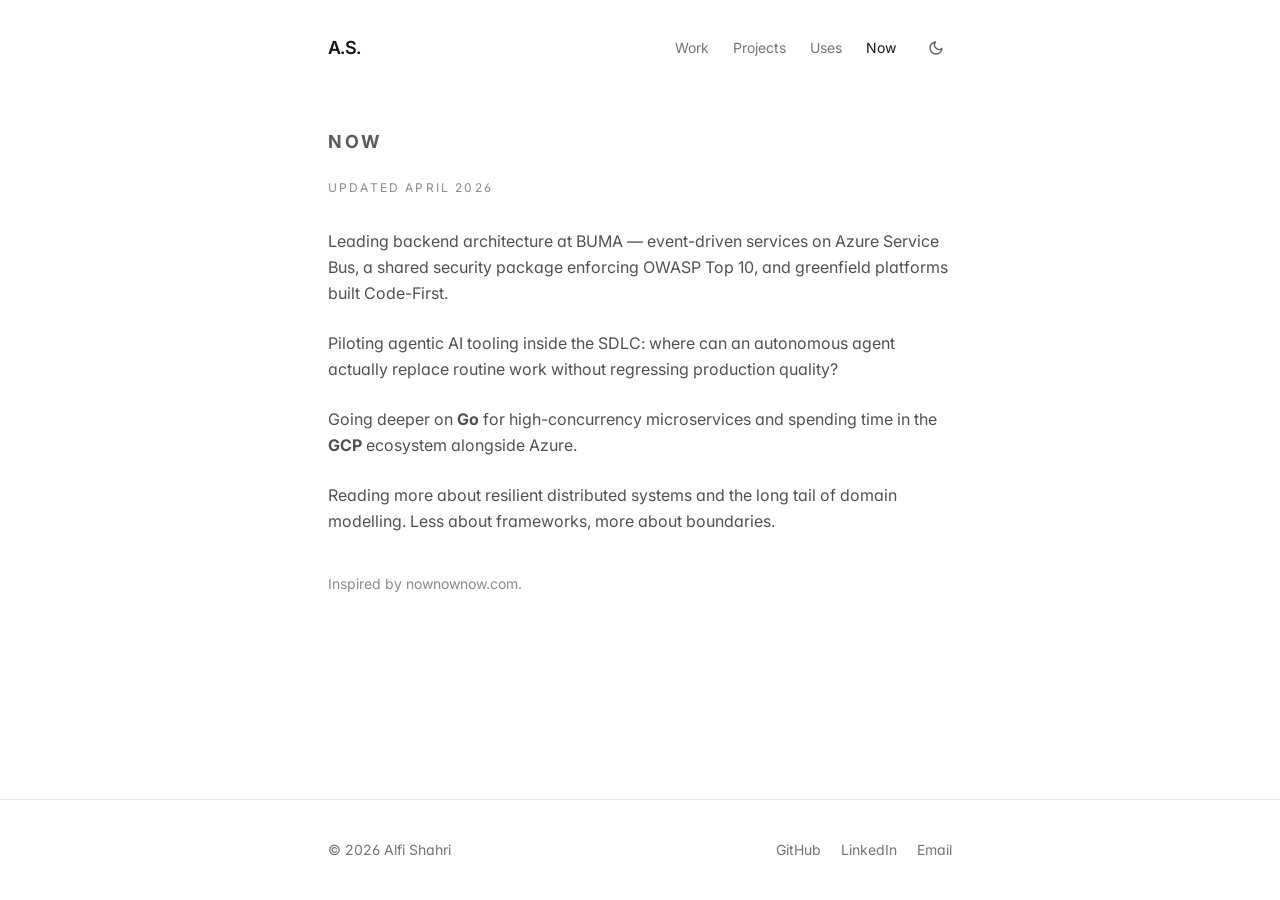
==== now/index.html @ 2ccdc154 "deploy: a5610534f1e2a6eec9326a48a5c13c63e7a4763c alshadev/private-profile@a5610534f1e2a6eec9326a48a5" ====
<!DOCTYPE html><html lang="en" class="scroll-smooth"> <head><meta charset="UTF-8"><meta name="viewport" content="width=device-width, initial-scale=1"><meta name="description" content="What I'm currently focused on."><meta name="generator" content="Astro v6.1.6"><title>Now — Alfi Shahri</title><link rel="icon" href="/favicon.svg" type="image/svg+xml"><link rel="preconnect" href="https://fonts.googleapis.com"><link rel="preconnect" href="https://fonts.gstatic.com" crossorigin><link href="https://fonts.googleapis.com/css2?family=Inter:wght@400;500;600;700&display=swap" rel="stylesheet"><script>
      (() => {
        const stored = localStorage.getItem('theme');
        const prefersDark = window.matchMedia('(prefers-color-scheme: dark)').matches;
        const theme = stored ?? (prefersDark ? 'dark' : 'light');
        document.documentElement.classList.toggle('dark', theme === 'dark');
      })();
    </script><link rel="stylesheet" href="/_astro/Section.sy3hGgss.css"></head> <body class="min-h-screen flex flex-col"> <header class="w-full"> <div class="max-w-readable mx-auto px-6 py-8 flex items-center justify-between"> <a href="/" class="font-semibold tracking-tightest text-lg no-underline">A.S.</a> <nav class="flex items-center gap-6 text-sm"> <a href="/work" class="no-underline text-ink/60 dark:text-paper/60 hover:text-ink dark:hover:text-paper"> Work </a><a href="/projects" class="no-underline text-ink/60 dark:text-paper/60 hover:text-ink dark:hover:text-paper"> Projects </a><a href="/uses" class="no-underline text-ink/60 dark:text-paper/60 hover:text-ink dark:hover:text-paper"> Uses </a><a href="/now" class="no-underline text-ink dark:text-paper"> Now </a> <button id="theme-toggle" type="button" aria-label="Toggle color theme" class="inline-flex items-center justify-center w-8 h-8 rounded-full text-ink/70 dark:text-paper/70 hover:text-ink dark:hover:text-paper transition-colors"> <svg class="block dark:hidden" xmlns="http://www.w3.org/2000/svg" width="16" height="16" viewBox="0 0 24 24" fill="none" stroke="currentColor" stroke-width="2" stroke-linecap="round" stroke-linejoin="round"><path d="M21 12.79A9 9 0 1 1 11.21 3 7 7 0 0 0 21 12.79Z"></path></svg> <svg class="hidden dark:block" xmlns="http://www.w3.org/2000/svg" width="16" height="16" viewBox="0 0 24 24" fill="none" stroke="currentColor" stroke-width="2" stroke-linecap="round" stroke-linejoin="round"><circle cx="12" cy="12" r="4"></circle><path d="M12 2v2M12 20v2M4.93 4.93l1.41 1.41M17.66 17.66l1.41 1.41M2 12h2M20 12h2M4.93 19.07l1.41-1.41M17.66 6.34l1.41-1.41"></path></svg> </button> <script>
  (() => {
    const btn = document.getElementById('theme-toggle');
    if (!btn) return;
    btn.addEventListener('click', () => {
      const isDark = document.documentElement.classList.toggle('dark');
      localStorage.setItem('theme', isDark ? 'dark' : 'light');
    });
  })();
</script> </nav> </div> </header> <main class="flex-1">  <section class="max-w-readable mx-auto px-6 py-8 "> <div class="flex items-center justify-between mb-6"> <h2 class="text-lg font-bold uppercase tracking-[0.15em] text-ink/70 dark:text-paper/70"> Now </h2>  </div>  <p class="text-xs uppercase tracking-[0.18em] text-ink/50 dark:text-paper/50 mb-8">Updated April 2026</p> <div class="space-y-6 text-ink/75 dark:text-paper/75 leading-relaxed"> <p>
Leading backend architecture at BUMA — event-driven services on Azure Service Bus, a shared security package enforcing OWASP Top 10, and greenfield platforms built Code-First.
</p> <p>
Piloting agentic AI tooling inside the SDLC: where can an autonomous agent actually replace routine work without regressing production quality?
</p> <p>
Going deeper on <strong>Go</strong> for high-concurrency microservices and spending time in the <strong>GCP</strong> ecosystem alongside Azure.
</p> <p>
Reading more about resilient distributed systems and the long tail of domain modelling. Less about frameworks, more about boundaries.
</p> </div> <p class="mt-10 text-sm text-ink/50 dark:text-paper/50">
Inspired by <a href="https://nownownow.com/about" target="_blank" rel="noopener">nownownow.com</a>.
</p>  </section>  </main> <footer class="w-full border-t border-ink/10 dark:border-paper/10 mt-24"> <div class="max-w-readable mx-auto px-6 py-10 flex flex-col sm:flex-row items-start sm:items-center justify-between gap-4 text-sm text-ink/60 dark:text-paper/60"> <p>© 2026 Alfi Shahri</p> <div class="flex items-center gap-5"> <a href="https://github.com/alshadev" target="_blank" rel="noopener" class="no-underline hover:text-ink dark:hover:text-paper">GitHub</a> <a href="https://linkedin.com/in/alfishahri" target="_blank" rel="noopener" class="no-underline hover:text-ink dark:hover:text-paper">LinkedIn</a> <a href="mailto:alfishahri.dev@gmail.com" class="no-underline hover:text-ink dark:hover:text-paper">Email</a> </div> </div> </footer> </body></html>
---- _astro/Section.sy3hGgss.css ----
@layer properties{@supports (((-webkit-hyphens:none)) and (not (margin-trim:inline))) or ((-moz-orient:inline) and (not (color:rgb(from red r g b)))){*,:before,:after,::backdrop{--tw-space-y-reverse:0;--tw-divide-y-reverse:0;--tw-border-style:solid;--tw-leading:initial;--tw-font-weight:initial;--tw-tracking:initial;--tw-ordinal:initial;--tw-slashed-zero:initial;--tw-numeric-figure:initial;--tw-numeric-spacing:initial;--tw-numeric-fraction:initial}}}@layer theme{:root,:host{--font-sans:Inter, ui-sans-serif, system-ui, -apple-system, Segoe UI, Roboto, sans-serif;--font-mono:ui-monospace, SFMono-Regular, Menlo, Monaco, Consolas, "Liberation Mono", "Courier New", monospace;--spacing:.25rem;--text-xs:.75rem;--text-xs--line-height:calc(1 / .75);--text-sm:.875rem;--text-sm--line-height:calc(1.25 / .875);--text-base:1rem;--text-base--line-height: 1.5 ;--text-lg:1.125rem;--text-lg--line-height:calc(1.75 / 1.125);--text-xl:1.25rem;--text-xl--line-height:calc(1.75 / 1.25);--text-3xl:1.875rem;--text-3xl--line-height: 1.2 ;--font-weight-semibold:600;--font-weight-bold:700;--tracking-wider:.05em;--leading-tight:1.25;--leading-relaxed:1.625;--radius-sm:.25rem;--radius-xl:.75rem;--default-transition-duration:.15s;--default-transition-timing-function:cubic-bezier(.4, 0, .2, 1);--default-font-family:var(--font-sans);--default-mono-font-family:var(--font-mono);--font-display:Inter, ui-sans-serif, system-ui, sans-serif;--color-ink:#171717;--color-paper:#fff;--max-width-readable:42rem;--tracking-tightest:-.04em}}@layer base{*,:after,:before,::backdrop{box-sizing:border-box;border:0 solid;margin:0;padding:0}::file-selector-button{box-sizing:border-box;border:0 solid;margin:0;padding:0}html,:host{-webkit-text-size-adjust:100%;tab-size:4;line-height:1.5;font-family:var(--default-font-family,ui-sans-serif, system-ui, sans-serif, "Apple Color Emoji", "Segoe UI Emoji", "Segoe UI Symbol", "Noto Color Emoji");font-feature-settings:var(--default-font-feature-settings,normal);font-variation-settings:var(--default-font-variation-settings,normal);-webkit-tap-highlight-color:transparent}hr{height:0;color:inherit;border-top-width:1px}abbr:where([title]){-webkit-text-decoration:underline dotted;text-decoration:underline dotted}h1,h2,h3,h4,h5,h6{font-size:inherit;font-weight:inherit}a{color:inherit;-webkit-text-decoration:inherit;text-decoration:inherit}b,strong{font-weight:bolder}code,kbd,samp,pre{font-family:var(--default-mono-font-family,ui-monospace, SFMono-Regular, Menlo, Monaco, Consolas, "Liberation Mono", "Courier New", monospace);font-feature-settings:var(--default-mono-font-feature-settings,normal);font-variation-settings:var(--default-mono-font-variation-settings,normal);font-size:1em}small{font-size:80%}sub,sup{vertical-align:baseline;font-size:75%;line-height:0;position:relative}sub{bottom:-.25em}sup{top:-.5em}table{text-indent:0;border-color:inherit;border-collapse:collapse}:-moz-focusring{outline:auto}progress{vertical-align:baseline}summary{display:list-item}ol,ul,menu{list-style:none}img,svg,video,canvas,audio,iframe,embed,object{vertical-align:middle;display:block}img,video{max-width:100%;height:auto}button,input,select,optgroup,textarea{font:inherit;font-feature-settings:inherit;font-variation-settings:inherit;letter-spacing:inherit;color:inherit;opacity:1;background-color:#0000;border-radius:0}::file-selector-button{font:inherit;font-feature-settings:inherit;font-variation-settings:inherit;letter-spacing:inherit;color:inherit;opacity:1;background-color:#0000;border-radius:0}:where(select:is([multiple],[size])) optgroup{font-weight:bolder}:where(select:is([multiple],[size])) optgroup option{padding-inline-start:20px}::file-selector-button{margin-inline-end:4px}::placeholder{opacity:1}@supports (not ((-webkit-appearance:-apple-pay-button))) or (contain-intrinsic-size:1px){::placeholder{color:currentColor}@supports (color:color-mix(in lab,red,red)){::placeholder{color:color-mix(in oklab,currentcolor 50%,transparent)}}}textarea{resize:vertical}::-webkit-search-decoration{-webkit-appearance:none}::-webkit-date-and-time-value{min-height:1lh;text-align:inherit}::-webkit-datetime-edit{display:inline-flex}::-webkit-datetime-edit-fields-wrapper{padding:0}::-webkit-datetime-edit{padding-block:0}::-webkit-datetime-edit-year-field{padding-block:0}::-webkit-datetime-edit-month-field{padding-block:0}::-webkit-datetime-edit-day-field{padding-block:0}::-webkit-datetime-edit-hour-field{padding-block:0}::-webkit-datetime-edit-minute-field{padding-block:0}::-webkit-datetime-edit-second-field{padding-block:0}::-webkit-datetime-edit-millisecond-field{padding-block:0}::-webkit-datetime-edit-meridiem-field{padding-block:0}::-webkit-calendar-picker-indicator{line-height:1}:-moz-ui-invalid{box-shadow:none}button,input:where([type=button],[type=reset],[type=submit]){appearance:button}::file-selector-button{appearance:button}::-webkit-inner-spin-button{height:auto}::-webkit-outer-spin-button{height:auto}[hidden]:where(:not([hidden=until-found])){display:none!important}}@layer components;@layer utilities{.static{position:static}.start{inset-inline-start:var(--spacing)}.mx-auto{margin-inline:auto}.mt-2{margin-top:calc(var(--spacing) * 2)}.mt-6{margin-top:calc(var(--spacing) * 6)}.mt-8{margin-top:calc(var(--spacing) * 8)}.mt-10{margin-top:calc(var(--spacing) * 10)}.mt-24{margin-top:calc(var(--spacing) * 24)}.mb-1{margin-bottom:calc(var(--spacing) * 1)}.mb-2{margin-bottom:calc(var(--spacing) * 2)}.mb-3{margin-bottom:calc(var(--spacing) * 3)}.mb-4{margin-bottom:calc(var(--spacing) * 4)}.mb-5{margin-bottom:calc(var(--spacing) * 5)}.mb-6{margin-bottom:calc(var(--spacing) * 6)}.mb-8{margin-bottom:calc(var(--spacing) * 8)}.mb-10{margin-bottom:calc(var(--spacing) * 10)}.mb-12{margin-bottom:calc(var(--spacing) * 12)}.block{display:block}.flex{display:flex}.grid{display:grid}.hidden{display:none}.inline-flex{display:inline-flex}.size-4{width:calc(var(--spacing) * 4);height:calc(var(--spacing) * 4)}.h-8{height:calc(var(--spacing) * 8)}.min-h-screen{min-height:100vh}.w-8{width:calc(var(--spacing) * 8)}.w-full{width:100%}.max-w-readable{max-width:var(--max-width-readable)}.flex-1{flex:1}.list-disc{list-style-type:disc}.grid-cols-1{grid-template-columns:repeat(1,minmax(0,1fr))}.grid-cols-3{grid-template-columns:repeat(3,minmax(0,1fr))}.flex-col{flex-direction:column}.flex-wrap{flex-wrap:wrap}.items-center{align-items:center}.items-start{align-items:flex-start}.justify-between{justify-content:space-between}.justify-center{justify-content:center}.gap-0\.5{gap:calc(var(--spacing) * .5)}.gap-1{gap:calc(var(--spacing) * 1)}.gap-1\.5{gap:calc(var(--spacing) * 1.5)}.gap-2{gap:calc(var(--spacing) * 2)}.gap-4{gap:calc(var(--spacing) * 4)}.gap-5{gap:calc(var(--spacing) * 5)}.gap-6{gap:calc(var(--spacing) * 6)}.gap-10{gap:calc(var(--spacing) * 10)}:where(.space-y-1\.5>:not(:last-child)){--tw-space-y-reverse:0;margin-block-start:calc(calc(var(--spacing) * 1.5) * var(--tw-space-y-reverse));margin-block-end:calc(calc(var(--spacing) * 1.5) * calc(1 - var(--tw-space-y-reverse)))}:where(.space-y-6>:not(:last-child)){--tw-space-y-reverse:0;margin-block-start:calc(calc(var(--spacing) * 6) * var(--tw-space-y-reverse));margin-block-end:calc(calc(var(--spacing) * 6) * calc(1 - var(--tw-space-y-reverse)))}:where(.space-y-8>:not(:last-child)){--tw-space-y-reverse:0;margin-block-start:calc(calc(var(--spacing) * 8) * var(--tw-space-y-reverse));margin-block-end:calc(calc(var(--spacing) * 8) * calc(1 - var(--tw-space-y-reverse)))}:where(.space-y-10>:not(:last-child)){--tw-space-y-reverse:0;margin-block-start:calc(calc(var(--spacing) * 10) * var(--tw-space-y-reverse));margin-block-end:calc(calc(var(--spacing) * 10) * calc(1 - var(--tw-space-y-reverse)))}:where(.space-y-14>:not(:last-child)){--tw-space-y-reverse:0;margin-block-start:calc(calc(var(--spacing) * 14) * var(--tw-space-y-reverse));margin-block-end:calc(calc(var(--spacing) * 14) * calc(1 - var(--tw-space-y-reverse)))}:where(.space-y-16>:not(:last-child)){--tw-space-y-reverse:0;margin-block-start:calc(calc(var(--spacing) * 16) * var(--tw-space-y-reverse));margin-block-end:calc(calc(var(--spacing) * 16) * calc(1 - var(--tw-space-y-reverse)))}:where(.divide-y>:not(:last-child)){--tw-divide-y-reverse:0;border-bottom-style:var(--tw-border-style);border-top-style:var(--tw-border-style);border-top-width:calc(1px * var(--tw-divide-y-reverse));border-bottom-width:calc(1px * calc(1 - var(--tw-divide-y-reverse)))}:where(.divide-ink\/10>:not(:last-child)){border-color:#1717171a}@supports (color:color-mix(in lab,red,red)){:where(.divide-ink\/10>:not(:last-child)){border-color:color-mix(in oklab,var(--color-ink) 10%,transparent)}}:where(.divide-ink\/\[0\.06\]>:not(:last-child)){border-color:#1717170f}@supports (color:color-mix(in lab,red,red)){:where(.divide-ink\/\[0\.06\]>:not(:last-child)){border-color:color-mix(in oklab,var(--color-ink) 6%,transparent)}}.scroll-smooth{scroll-behavior:smooth}.rounded-full{border-radius:3.40282e38px}.rounded-sm{border-radius:var(--radius-sm)}.rounded-xl{border-radius:var(--radius-xl)}.border{border-style:var(--tw-border-style);border-width:1px}.border-y{border-block-style:var(--tw-border-style);border-block-width:1px}.border-t{border-top-style:var(--tw-border-style);border-top-width:1px}.border-l{border-left-style:var(--tw-border-style);border-left-width:1px}.border-l-2{border-left-style:var(--tw-border-style);border-left-width:2px}.border-l-\[3px\]{border-left-style:var(--tw-border-style);border-left-width:3px}.border-ink\/10{border-color:#1717171a}@supports (color:color-mix(in lab,red,red)){.border-ink\/10{border-color:color-mix(in oklab,var(--color-ink) 10%,transparent)}}.border-ink\/15{border-color:#17171726}@supports (color:color-mix(in lab,red,red)){.border-ink\/15{border-color:color-mix(in oklab,var(--color-ink) 15%,transparent)}}.border-ink\/20{border-color:#17171733}@supports (color:color-mix(in lab,red,red)){.border-ink\/20{border-color:color-mix(in oklab,var(--color-ink) 20%,transparent)}}.border-ink\/\[0\.06\]{border-color:#1717170f}@supports (color:color-mix(in lab,red,red)){.border-ink\/\[0\.06\]{border-color:color-mix(in oklab,var(--color-ink) 6%,transparent)}}.bg-ink\/\[0\.03\]{background-color:#17171708}@supports (color:color-mix(in lab,red,red)){.bg-ink\/\[0\.03\]{background-color:color-mix(in oklab,var(--color-ink) 3%,transparent)}}.p-6{padding:calc(var(--spacing) * 6)}.px-2{padding-inline:calc(var(--spacing) * 2)}.px-6{padding-inline:calc(var(--spacing) * 6)}.py-0\.5{padding-block:calc(var(--spacing) * .5)}.py-1{padding-block:calc(var(--spacing) * 1)}.py-2{padding-block:calc(var(--spacing) * 2)}.py-4{padding-block:calc(var(--spacing) * 4)}.py-6{padding-block:calc(var(--spacing) * 6)}.py-8{padding-block:calc(var(--spacing) * 8)}.py-10{padding-block:calc(var(--spacing) * 10)}.pt-0\.5{padding-top:calc(var(--spacing) * .5)}.pt-6{padding-top:calc(var(--spacing) * 6)}.pb-12{padding-bottom:calc(var(--spacing) * 12)}.pl-4{padding-left:calc(var(--spacing) * 4)}.pl-5{padding-left:calc(var(--spacing) * 5)}.font-display{font-family:var(--font-display)}.text-3xl{font-size:var(--text-3xl);line-height:var(--tw-leading,var(--text-3xl--line-height))}.text-base{font-size:var(--text-base);line-height:var(--tw-leading,var(--text-base--line-height))}.text-lg{font-size:var(--text-lg);line-height:var(--tw-leading,var(--text-lg--line-height))}.text-sm{font-size:var(--text-sm);line-height:var(--tw-leading,var(--text-sm--line-height))}.text-xs{font-size:var(--text-xs);line-height:var(--tw-leading,var(--text-xs--line-height))}.text-\[11px\]{font-size:11px}.leading-\[1\.15\]{--tw-leading:1.15;line-height:1.15}.leading-relaxed{--tw-leading:var(--leading-relaxed);line-height:var(--leading-relaxed)}.leading-tight{--tw-leading:var(--leading-tight);line-height:var(--leading-tight)}.font-bold{--tw-font-weight:var(--font-weight-bold);font-weight:var(--font-weight-bold)}.font-semibold{--tw-font-weight:var(--font-weight-semibold);font-weight:var(--font-weight-semibold)}.tracking-\[0\.15em\]{--tw-tracking:.15em;letter-spacing:.15em}.tracking-\[0\.18em\]{--tw-tracking:.18em;letter-spacing:.18em}.tracking-tightest{--tw-tracking:var(--tracking-tightest);letter-spacing:var(--tracking-tightest)}.tracking-wider{--tw-tracking:var(--tracking-wider);letter-spacing:var(--tracking-wider)}.whitespace-nowrap{white-space:nowrap}.text-ink{color:var(--color-ink)}.text-ink\/30{color:#1717174d}@supports (color:color-mix(in lab,red,red)){.text-ink\/30{color:color-mix(in oklab,var(--color-ink) 30%,transparent)}}.text-ink\/50{color:#17171780}@supports (color:color-mix(in lab,red,red)){.text-ink\/50{color:color-mix(in oklab,var(--color-ink) 50%,transparent)}}.text-ink\/55{color:#1717178c}@supports (color:color-mix(in lab,red,red)){.text-ink\/55{color:color-mix(in oklab,var(--color-ink) 55%,transparent)}}.text-ink\/60{color:#17171799}@supports (color:color-mix(in lab,red,red)){.text-ink\/60{color:color-mix(in oklab,var(--color-ink) 60%,transparent)}}.text-ink\/65{color:#171717a6}@supports (color:color-mix(in lab,red,red)){.text-ink\/65{color:color-mix(in oklab,var(--color-ink) 65%,transparent)}}.text-ink\/70{color:#171717b3}@supports (color:color-mix(in lab,red,red)){.text-ink\/70{color:color-mix(in oklab,var(--color-ink) 70%,transparent)}}.text-ink\/75{color:#171717bf}@supports (color:color-mix(in lab,red,red)){.text-ink\/75{color:color-mix(in oklab,var(--color-ink) 75%,transparent)}}.text-ink\/80{color:#171717cc}@supports (color:color-mix(in lab,red,red)){.text-ink\/80{color:color-mix(in oklab,var(--color-ink) 80%,transparent)}}.uppercase{text-transform:uppercase}.italic{font-style:italic}.not-italic{font-style:normal}.tabular-nums{--tw-numeric-spacing:tabular-nums;font-variant-numeric:var(--tw-ordinal,) var(--tw-slashed-zero,) var(--tw-numeric-figure,) var(--tw-numeric-spacing,) var(--tw-numeric-fraction,)}.no-underline{text-decoration-line:none}.underline{text-decoration-line:underline}.decoration-ink\/30{text-decoration-color:#1717174d}@supports (color:color-mix(in lab,red,red)){.decoration-ink\/30{-webkit-text-decoration-color:color-mix(in oklab,var(--color-ink) 30%,transparent);text-decoration-color:color-mix(in oklab,var(--color-ink) 30%,transparent)}}.underline-offset-4{text-underline-offset:4px}.transition-colors{transition-property:color,background-color,border-color,outline-color,text-decoration-color,fill,stroke,--tw-gradient-from,--tw-gradient-via,--tw-gradient-to;transition-timing-function:var(--tw-ease,var(--default-transition-timing-function));transition-duration:var(--tw-duration,var(--default-transition-duration))}.marker\:text-ink\/30 ::marker{color:#1717174d}@supports (color:color-mix(in lab,red,red)){.marker\:text-ink\/30 ::marker{color:color-mix(in oklab,var(--color-ink) 30%,transparent)}}.marker\:text-ink\/30::marker{color:#1717174d}@supports (color:color-mix(in lab,red,red)){.marker\:text-ink\/30::marker{color:color-mix(in oklab,var(--color-ink) 30%,transparent)}}.marker\:text-ink\/30 ::-webkit-details-marker{color:#1717174d}@supports (color:color-mix(in lab,red,red)){.marker\:text-ink\/30 ::-webkit-details-marker{color:color-mix(in oklab,var(--color-ink) 30%,transparent)}}.marker\:text-ink\/30::-webkit-details-marker{color:#1717174d}@supports (color:color-mix(in lab,red,red)){.marker\:text-ink\/30::-webkit-details-marker{color:color-mix(in oklab,var(--color-ink) 30%,transparent)}}@media(hover:hover){.hover\:text-ink:hover{color:var(--color-ink)}.hover\:decoration-ink:hover{-webkit-text-decoration-color:var(--color-ink);text-decoration-color:var(--color-ink)}}@media(min-width:40rem){.sm\:w-52{width:calc(var(--spacing) * 52)}.sm\:shrink-0{flex-shrink:0}.sm\:grid-cols-2{grid-template-columns:repeat(2,minmax(0,1fr))}.sm\:grid-cols-\[10rem_1fr\]{grid-template-columns:10rem 1fr}.sm\:flex-row{flex-direction:row}.sm\:items-baseline{align-items:baseline}.sm\:items-center{align-items:center}.sm\:justify-between{justify-content:space-between}.sm\:gap-4{gap:calc(var(--spacing) * 4)}.sm\:gap-6{gap:calc(var(--spacing) * 6)}.sm\:text-xl{font-size:var(--text-xl);line-height:var(--tw-leading,var(--text-xl--line-height))}}@media(min-width:48rem){.md\:text-3xl{font-size:var(--text-3xl);line-height:var(--tw-leading,var(--text-3xl--line-height))}}.dark\:block:where(.dark,.dark *){display:block}.dark\:hidden:where(.dark,.dark *){display:none}:where(.dark\:divide-paper\/10:where(.dark,.dark *)>:not(:last-child)){border-color:#ffffff1a}@supports (color:color-mix(in lab,red,red)){:where(.dark\:divide-paper\/10:where(.dark,.dark *)>:not(:last-child)){border-color:color-mix(in oklab,var(--color-paper) 10%,transparent)}}:where(.dark\:divide-paper\/\[0\.06\]:where(.dark,.dark *)>:not(:last-child)){border-color:#ffffff0f}@supports (color:color-mix(in lab,red,red)){:where(.dark\:divide-paper\/\[0\.06\]:where(.dark,.dark *)>:not(:last-child)){border-color:color-mix(in oklab,var(--color-paper) 6%,transparent)}}.dark\:border-paper\/10:where(.dark,.dark *){border-color:#ffffff1a}@supports (color:color-mix(in lab,red,red)){.dark\:border-paper\/10:where(.dark,.dark *){border-color:color-mix(in oklab,var(--color-paper) 10%,transparent)}}.dark\:border-paper\/15:where(.dark,.dark *){border-color:#ffffff26}@supports (color:color-mix(in lab,red,red)){.dark\:border-paper\/15:where(.dark,.dark *){border-color:color-mix(in oklab,var(--color-paper) 15%,transparent)}}.dark\:border-paper\/20:where(.dark,.dark *){border-color:#fff3}@supports (color:color-mix(in lab,red,red)){.dark\:border-paper\/20:where(.dark,.dark *){border-color:color-mix(in oklab,var(--color-paper) 20%,transparent)}}.dark\:border-paper\/\[0\.06\]:where(.dark,.dark *){border-color:#ffffff0f}@supports (color:color-mix(in lab,red,red)){.dark\:border-paper\/\[0\.06\]:where(.dark,.dark *){border-color:color-mix(in oklab,var(--color-paper) 6%,transparent)}}.dark\:bg-paper\/\[0\.03\]:where(.dark,.dark *){background-color:#ffffff08}@supports (color:color-mix(in lab,red,red)){.dark\:bg-paper\/\[0\.03\]:where(.dark,.dark *){background-color:color-mix(in oklab,var(--color-paper) 3%,transparent)}}.dark\:text-paper:where(.dark,.dark *){color:var(--color-paper)}.dark\:text-paper\/30:where(.dark,.dark *){color:#ffffff4d}@supports (color:color-mix(in lab,red,red)){.dark\:text-paper\/30:where(.dark,.dark *){color:color-mix(in oklab,var(--color-paper) 30%,transparent)}}.dark\:text-paper\/50:where(.dark,.dark *){color:#ffffff80}@supports (color:color-mix(in lab,red,red)){.dark\:text-paper\/50:where(.dark,.dark *){color:color-mix(in oklab,var(--color-paper) 50%,transparent)}}.dark\:text-paper\/55:where(.dark,.dark *){color:#ffffff8c}@supports (color:color-mix(in lab,red,red)){.dark\:text-paper\/55:where(.dark,.dark *){color:color-mix(in oklab,var(--color-paper) 55%,transparent)}}.dark\:text-paper\/60:where(.dark,.dark *){color:#fff9}@supports (color:color-mix(in lab,red,red)){.dark\:text-paper\/60:where(.dark,.dark *){color:color-mix(in oklab,var(--color-paper) 60%,transparent)}}.dark\:text-paper\/65:where(.dark,.dark *){color:#ffffffa6}@supports (color:color-mix(in lab,red,red)){.dark\:text-paper\/65:where(.dark,.dark *){color:color-mix(in oklab,var(--color-paper) 65%,transparent)}}.dark\:text-paper\/70:where(.dark,.dark *){color:#ffffffb3}@supports (color:color-mix(in lab,red,red)){.dark\:text-paper\/70:where(.dark,.dark *){color:color-mix(in oklab,var(--color-paper) 70%,transparent)}}.dark\:text-paper\/75:where(.dark,.dark *){color:#ffffffbf}@supports (color:color-mix(in lab,red,red)){.dark\:text-paper\/75:where(.dark,.dark *){color:color-mix(in oklab,var(--color-paper) 75%,transparent)}}.dark\:text-paper\/80:where(.dark,.dark *){color:#fffc}@supports (color:color-mix(in lab,red,red)){.dark\:text-paper\/80:where(.dark,.dark *){color:color-mix(in oklab,var(--color-paper) 80%,transparent)}}.dark\:decoration-paper\/30:where(.dark,.dark *){text-decoration-color:#ffffff4d}@supports (color:color-mix(in lab,red,red)){.dark\:decoration-paper\/30:where(.dark,.dark *){-webkit-text-decoration-color:color-mix(in oklab,var(--color-paper) 30%,transparent);text-decoration-color:color-mix(in oklab,var(--color-paper) 30%,transparent)}}.dark\:marker\:text-paper\/30:where(.dark,.dark *) ::marker{color:#ffffff4d}@supports (color:color-mix(in lab,red,red)){.dark\:marker\:text-paper\/30:where(.dark,.dark *) ::marker{color:color-mix(in oklab,var(--color-paper) 30%,transparent)}}.dark\:marker\:text-paper\/30:where(.dark,.dark *)::marker{color:#ffffff4d}@supports (color:color-mix(in lab,red,red)){.dark\:marker\:text-paper\/30:where(.dark,.dark *)::marker{color:color-mix(in oklab,var(--color-paper) 30%,transparent)}}.dark\:marker\:text-paper\/30:where(.dark,.dark *) ::-webkit-details-marker{color:#ffffff4d}@supports (color:color-mix(in lab,red,red)){.dark\:marker\:text-paper\/30:where(.dark,.dark *) ::-webkit-details-marker{color:color-mix(in oklab,var(--color-paper) 30%,transparent)}}.dark\:marker\:text-paper\/30:where(.dark,.dark *)::-webkit-details-marker{color:#ffffff4d}@supports (color:color-mix(in lab,red,red)){.dark\:marker\:text-paper\/30:where(.dark,.dark *)::-webkit-details-marker{color:color-mix(in oklab,var(--color-paper) 30%,transparent)}}@media(hover:hover){.dark\:hover\:text-paper:where(.dark,.dark *):hover{color:var(--color-paper)}.dark\:hover\:decoration-paper:where(.dark,.dark *):hover{-webkit-text-decoration-color:var(--color-paper);text-decoration-color:var(--color-paper)}}}:root{color-scheme:light}html.dark{color-scheme:dark}html{-webkit-font-smoothing:antialiased;text-rendering:optimizelegibility}body{background-color:var(--color-paper);color:var(--color-ink)}body:where(.dark,.dark *){background-color:var(--color-ink);color:var(--color-paper)}body{font-feature-settings:"ss01","cv11"}::selection{background-color:var(--color-ink);color:var(--color-paper)}a{text-decoration-color:#1717174d}@supports (color:color-mix(in lab,red,red)){a{-webkit-text-decoration-color:color-mix(in oklab,var(--color-ink) 30%,transparent);text-decoration-color:color-mix(in oklab,var(--color-ink) 30%,transparent)}}a{text-underline-offset:4px;transition-property:color,background-color,border-color,outline-color,text-decoration-color,fill,stroke,--tw-gradient-from,--tw-gradient-via,--tw-gradient-to;transition-timing-function:var(--tw-ease,var(--default-transition-timing-function));transition-duration:var(--tw-duration,var(--default-transition-duration))}@media(hover:hover){a:hover{-webkit-text-decoration-color:var(--color-ink);text-decoration-color:var(--color-ink)}}a:where(.dark,.dark *){text-decoration-color:#ffffff4d}@supports (color:color-mix(in lab,red,red)){a:where(.dark,.dark *){-webkit-text-decoration-color:color-mix(in oklab,var(--color-paper) 30%,transparent);text-decoration-color:color-mix(in oklab,var(--color-paper) 30%,transparent)}}@media(hover:hover){a:where(.dark,.dark *):hover{-webkit-text-decoration-color:var(--color-paper);text-decoration-color:var(--color-paper)}}@property --tw-space-y-reverse{syntax:"*";inherits:false;initial-value:0}@property --tw-divide-y-reverse{syntax:"*";inherits:false;initial-value:0}@property --tw-border-style{syntax:"*";inherits:false;initial-value:solid}@property --tw-leading{syntax:"*";inherits:false}@property --tw-font-weight{syntax:"*";inherits:false}@property --tw-tracking{syntax:"*";inherits:false}@property --tw-ordinal{syntax:"*";inherits:false}@property --tw-slashed-zero{syntax:"*";inherits:false}@property --tw-numeric-figure{syntax:"*";inherits:false}@property --tw-numeric-spacing{syntax:"*";inherits:false}@property --tw-numeric-fraction{syntax:"*";inherits:false}
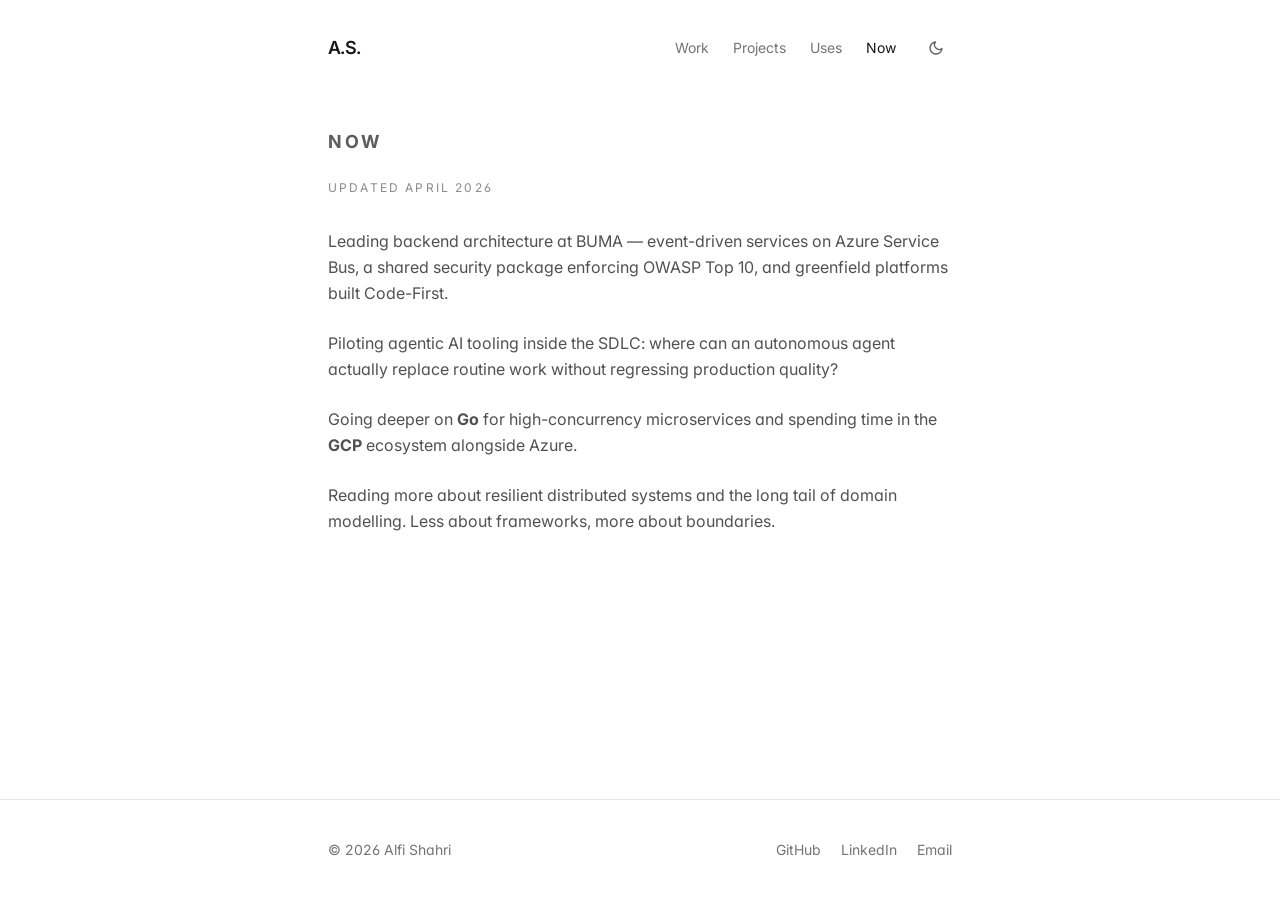
==== commit 92316b9d: "deploy: f570dc8f89cdd4a74b7ad0192e47c382ea35613d alshadev/private-profile@f570dc8f89cdd4a74b7ad0192e" ====
--- a/now/index.html
+++ b/now/index.html
@@ -5,7 +5,7 @@
         const theme = stored ?? (prefersDark ? 'dark' : 'light');
         document.documentElement.classList.toggle('dark', theme === 'dark');
       })();
-    </script><link rel="stylesheet" href="/_astro/Section.sy3hGgss.css"></head> <body class="min-h-screen flex flex-col"> <header class="w-full"> <div class="max-w-readable mx-auto px-6 py-8 flex items-center justify-between"> <a href="/" class="font-semibold tracking-tightest text-lg no-underline">A.S.</a> <nav class="flex items-center gap-6 text-sm"> <a href="/work" class="no-underline text-ink/60 dark:text-paper/60 hover:text-ink dark:hover:text-paper"> Work </a><a href="/projects" class="no-underline text-ink/60 dark:text-paper/60 hover:text-ink dark:hover:text-paper"> Projects </a><a href="/uses" class="no-underline text-ink/60 dark:text-paper/60 hover:text-ink dark:hover:text-paper"> Uses </a><a href="/now" class="no-underline text-ink dark:text-paper"> Now </a> <button id="theme-toggle" type="button" aria-label="Toggle color theme" class="inline-flex items-center justify-center w-8 h-8 rounded-full text-ink/70 dark:text-paper/70 hover:text-ink dark:hover:text-paper transition-colors"> <svg class="block dark:hidden" xmlns="http://www.w3.org/2000/svg" width="16" height="16" viewBox="0 0 24 24" fill="none" stroke="currentColor" stroke-width="2" stroke-linecap="round" stroke-linejoin="round"><path d="M21 12.79A9 9 0 1 1 11.21 3 7 7 0 0 0 21 12.79Z"></path></svg> <svg class="hidden dark:block" xmlns="http://www.w3.org/2000/svg" width="16" height="16" viewBox="0 0 24 24" fill="none" stroke="currentColor" stroke-width="2" stroke-linecap="round" stroke-linejoin="round"><circle cx="12" cy="12" r="4"></circle><path d="M12 2v2M12 20v2M4.93 4.93l1.41 1.41M17.66 17.66l1.41 1.41M2 12h2M20 12h2M4.93 19.07l1.41-1.41M17.66 6.34l1.41-1.41"></path></svg> </button> <script>
+    </script><link rel="stylesheet" href="/_astro/Section.BPBS9SFm.css"></head> <body class="min-h-screen flex flex-col"> <header class="w-full"> <div class="max-w-readable mx-auto px-6 py-8 flex items-center justify-between"> <a href="/" class="font-semibold tracking-tightest text-lg no-underline">A.S.</a> <nav class="flex items-center gap-6 text-sm"> <a href="/work" class="no-underline text-ink/60 dark:text-paper/60 hover:text-ink dark:hover:text-paper"> Work </a><a href="/projects" class="no-underline text-ink/60 dark:text-paper/60 hover:text-ink dark:hover:text-paper"> Projects </a><a href="/uses" class="no-underline text-ink/60 dark:text-paper/60 hover:text-ink dark:hover:text-paper"> Uses </a><a href="/now" class="no-underline text-ink dark:text-paper"> Now </a> <button id="theme-toggle" type="button" aria-label="Toggle color theme" class="inline-flex items-center justify-center w-8 h-8 rounded-full text-ink/70 dark:text-paper/70 hover:text-ink dark:hover:text-paper transition-colors"> <svg class="block dark:hidden" xmlns="http://www.w3.org/2000/svg" width="16" height="16" viewBox="0 0 24 24" fill="none" stroke="currentColor" stroke-width="2" stroke-linecap="round" stroke-linejoin="round"><path d="M21 12.79A9 9 0 1 1 11.21 3 7 7 0 0 0 21 12.79Z"></path></svg> <svg class="hidden dark:block" xmlns="http://www.w3.org/2000/svg" width="16" height="16" viewBox="0 0 24 24" fill="none" stroke="currentColor" stroke-width="2" stroke-linecap="round" stroke-linejoin="round"><circle cx="12" cy="12" r="4"></circle><path d="M12 2v2M12 20v2M4.93 4.93l1.41 1.41M17.66 17.66l1.41 1.41M2 12h2M20 12h2M4.93 19.07l1.41-1.41M17.66 6.34l1.41-1.41"></path></svg> </button> <script>
   (() => {
     const btn = document.getElementById('theme-toggle');
     if (!btn) return;
@@ -14,14 +14,19 @@
       localStorage.setItem('theme', isDark ? 'dark' : 'light');
     });
   })();
-</script> </nav> </div> </header> <main class="flex-1">  <section class="max-w-readable mx-auto px-6 py-8 "> <div class="flex items-center justify-between mb-6"> <h2 class="text-lg font-bold uppercase tracking-[0.15em] text-ink/70 dark:text-paper/70"> Now </h2>  </div>  <p class="text-xs uppercase tracking-[0.18em] text-ink/50 dark:text-paper/50 mb-8">Updated April 2026</p> <div class="space-y-6 text-ink/75 dark:text-paper/75 leading-relaxed"> <p>
-Leading backend architecture at BUMA — event-driven services on Azure Service Bus, a shared security package enforcing OWASP Top 10, and greenfield platforms built Code-First.
+</script> </nav> </div> </header> <main class="flex-1">  <section class="max-w-readable mx-auto px-6 py-8 "> <div class="flex items-center justify-between mb-6"> <h2 class="text-lg font-bold uppercase tracking-[0.15em] text-ink/70 dark:text-paper/70"> Now </h2>  </div>  <p class="text-xs uppercase tracking-[0.18em] text-ink/50 dark:text-paper/50 mb-8">
+Updated April 2026 </p> <div class="space-y-6 text-ink/75 dark:text-paper/75 leading-relaxed"> <p>
+Leading backend architecture at BUMA — event-driven services on Azure
+        Service Bus, a shared security package enforcing OWASP Top 10, and
+        greenfield platforms built Code-First.
 </p> <p>
-Piloting agentic AI tooling inside the SDLC: where can an autonomous agent actually replace routine work without regressing production quality?
+Piloting agentic AI tooling inside the SDLC: where can an autonomous
+        agent actually replace routine work without regressing production
+        quality?
 </p> <p>
-Going deeper on <strong>Go</strong> for high-concurrency microservices and spending time in the <strong>GCP</strong> ecosystem alongside Azure.
+Going deeper on <strong>Go</strong> for high-concurrency microservices and
+        spending time in the <strong>GCP</strong> ecosystem alongside Azure.
 </p> <p>
-Reading more about resilient distributed systems and the long tail of domain modelling. Less about frameworks, more about boundaries.
-</p> </div> <p class="mt-10 text-sm text-ink/50 dark:text-paper/50">
-Inspired by <a href="https://nownownow.com/about" target="_blank" rel="noopener">nownownow.com</a>.
-</p>  </section>  </main> <footer class="w-full border-t border-ink/10 dark:border-paper/10 mt-24"> <div class="max-w-readable mx-auto px-6 py-10 flex flex-col sm:flex-row items-start sm:items-center justify-between gap-4 text-sm text-ink/60 dark:text-paper/60"> <p>© 2026 Alfi Shahri</p> <div class="flex items-center gap-5"> <a href="https://github.com/alshadev" target="_blank" rel="noopener" class="no-underline hover:text-ink dark:hover:text-paper">GitHub</a> <a href="https://linkedin.com/in/alfishahri" target="_blank" rel="noopener" class="no-underline hover:text-ink dark:hover:text-paper">LinkedIn</a> <a href="mailto:alfishahri.dev@gmail.com" class="no-underline hover:text-ink dark:hover:text-paper">Email</a> </div> </div> </footer> </body></html>+Reading more about resilient distributed systems and the long tail of
+        domain modelling. Less about frameworks, more about boundaries.
+</p> </div>  </section>  </main> <footer class="w-full border-t border-ink/10 dark:border-paper/10 mt-24"> <div class="max-w-readable mx-auto px-6 py-10 flex flex-col sm:flex-row items-start sm:items-center justify-between gap-4 text-sm text-ink/60 dark:text-paper/60"> <p>© 2026 Alfi Shahri</p> <div class="flex items-center gap-5"> <a href="https://github.com/alshadev" target="_blank" rel="noopener" class="no-underline hover:text-ink dark:hover:text-paper">GitHub</a> <a href="https://linkedin.com/in/alfishahri" target="_blank" rel="noopener" class="no-underline hover:text-ink dark:hover:text-paper">LinkedIn</a> <a href="mailto:alfishahri.dev@gmail.com" class="no-underline hover:text-ink dark:hover:text-paper">Email</a> </div> </div> </footer> </body></html>
--- a/_astro/Section.BPBS9SFm.css
+++ b/_astro/Section.BPBS9SFm.css
@@ -0,0 +1 @@
+@layer properties{@supports (((-webkit-hyphens:none)) and (not (margin-trim:inline))) or ((-moz-orient:inline) and (not (color:rgb(from red r g b)))){*,:before,:after,::backdrop{--tw-space-y-reverse:0;--tw-divide-y-reverse:0;--tw-border-style:solid;--tw-leading:initial;--tw-font-weight:initial;--tw-tracking:initial;--tw-ordinal:initial;--tw-slashed-zero:initial;--tw-numeric-figure:initial;--tw-numeric-spacing:initial;--tw-numeric-fraction:initial}}}@layer theme{:root,:host{--font-sans:Inter, ui-sans-serif, system-ui, -apple-system, Segoe UI, Roboto, sans-serif;--font-mono:ui-monospace, SFMono-Regular, Menlo, Monaco, Consolas, "Liberation Mono", "Courier New", monospace;--spacing:.25rem;--text-xs:.75rem;--text-xs--line-height:calc(1 / .75);--text-sm:.875rem;--text-sm--line-height:calc(1.25 / .875);--text-base:1rem;--text-base--line-height: 1.5 ;--text-lg:1.125rem;--text-lg--line-height:calc(1.75 / 1.125);--text-xl:1.25rem;--text-xl--line-height:calc(1.75 / 1.25);--text-3xl:1.875rem;--text-3xl--line-height: 1.2 ;--font-weight-semibold:600;--font-weight-bold:700;--tracking-wider:.05em;--leading-tight:1.25;--leading-relaxed:1.625;--radius-sm:.25rem;--radius-xl:.75rem;--default-transition-duration:.15s;--default-transition-timing-function:cubic-bezier(.4, 0, .2, 1);--default-font-family:var(--font-sans);--default-mono-font-family:var(--font-mono);--font-display:Inter, ui-sans-serif, system-ui, sans-serif;--color-ink:#171717;--color-paper:#fff;--max-width-readable:42rem;--tracking-tightest:-.04em}}@layer base{*,:after,:before,::backdrop{box-sizing:border-box;border:0 solid;margin:0;padding:0}::file-selector-button{box-sizing:border-box;border:0 solid;margin:0;padding:0}html,:host{-webkit-text-size-adjust:100%;tab-size:4;line-height:1.5;font-family:var(--default-font-family,ui-sans-serif, system-ui, sans-serif, "Apple Color Emoji", "Segoe UI Emoji", "Segoe UI Symbol", "Noto Color Emoji");font-feature-settings:var(--default-font-feature-settings,normal);font-variation-settings:var(--default-font-variation-settings,normal);-webkit-tap-highlight-color:transparent}hr{height:0;color:inherit;border-top-width:1px}abbr:where([title]){-webkit-text-decoration:underline dotted;text-decoration:underline dotted}h1,h2,h3,h4,h5,h6{font-size:inherit;font-weight:inherit}a{color:inherit;-webkit-text-decoration:inherit;text-decoration:inherit}b,strong{font-weight:bolder}code,kbd,samp,pre{font-family:var(--default-mono-font-family,ui-monospace, SFMono-Regular, Menlo, Monaco, Consolas, "Liberation Mono", "Courier New", monospace);font-feature-settings:var(--default-mono-font-feature-settings,normal);font-variation-settings:var(--default-mono-font-variation-settings,normal);font-size:1em}small{font-size:80%}sub,sup{vertical-align:baseline;font-size:75%;line-height:0;position:relative}sub{bottom:-.25em}sup{top:-.5em}table{text-indent:0;border-color:inherit;border-collapse:collapse}:-moz-focusring{outline:auto}progress{vertical-align:baseline}summary{display:list-item}ol,ul,menu{list-style:none}img,svg,video,canvas,audio,iframe,embed,object{vertical-align:middle;display:block}img,video{max-width:100%;height:auto}button,input,select,optgroup,textarea{font:inherit;font-feature-settings:inherit;font-variation-settings:inherit;letter-spacing:inherit;color:inherit;opacity:1;background-color:#0000;border-radius:0}::file-selector-button{font:inherit;font-feature-settings:inherit;font-variation-settings:inherit;letter-spacing:inherit;color:inherit;opacity:1;background-color:#0000;border-radius:0}:where(select:is([multiple],[size])) optgroup{font-weight:bolder}:where(select:is([multiple],[size])) optgroup option{padding-inline-start:20px}::file-selector-button{margin-inline-end:4px}::placeholder{opacity:1}@supports (not ((-webkit-appearance:-apple-pay-button))) or (contain-intrinsic-size:1px){::placeholder{color:currentColor}@supports (color:color-mix(in lab,red,red)){::placeholder{color:color-mix(in oklab,currentcolor 50%,transparent)}}}textarea{resize:vertical}::-webkit-search-decoration{-webkit-appearance:none}::-webkit-date-and-time-value{min-height:1lh;text-align:inherit}::-webkit-datetime-edit{display:inline-flex}::-webkit-datetime-edit-fields-wrapper{padding:0}::-webkit-datetime-edit{padding-block:0}::-webkit-datetime-edit-year-field{padding-block:0}::-webkit-datetime-edit-month-field{padding-block:0}::-webkit-datetime-edit-day-field{padding-block:0}::-webkit-datetime-edit-hour-field{padding-block:0}::-webkit-datetime-edit-minute-field{padding-block:0}::-webkit-datetime-edit-second-field{padding-block:0}::-webkit-datetime-edit-millisecond-field{padding-block:0}::-webkit-datetime-edit-meridiem-field{padding-block:0}::-webkit-calendar-picker-indicator{line-height:1}:-moz-ui-invalid{box-shadow:none}button,input:where([type=button],[type=reset],[type=submit]){appearance:button}::file-selector-button{appearance:button}::-webkit-inner-spin-button{height:auto}::-webkit-outer-spin-button{height:auto}[hidden]:where(:not([hidden=until-found])){display:none!important}}@layer components;@layer utilities{.static{position:static}.start{inset-inline-start:var(--spacing)}.mx-auto{margin-inline:auto}.mt-2{margin-top:calc(var(--spacing) * 2)}.mt-6{margin-top:calc(var(--spacing) * 6)}.mt-8{margin-top:calc(var(--spacing) * 8)}.mt-24{margin-top:calc(var(--spacing) * 24)}.mb-1{margin-bottom:calc(var(--spacing) * 1)}.mb-2{margin-bottom:calc(var(--spacing) * 2)}.mb-3{margin-bottom:calc(var(--spacing) * 3)}.mb-4{margin-bottom:calc(var(--spacing) * 4)}.mb-5{margin-bottom:calc(var(--spacing) * 5)}.mb-6{margin-bottom:calc(var(--spacing) * 6)}.mb-8{margin-bottom:calc(var(--spacing) * 8)}.mb-10{margin-bottom:calc(var(--spacing) * 10)}.mb-12{margin-bottom:calc(var(--spacing) * 12)}.block{display:block}.flex{display:flex}.grid{display:grid}.hidden{display:none}.inline-flex{display:inline-flex}.size-4{width:calc(var(--spacing) * 4);height:calc(var(--spacing) * 4)}.h-8{height:calc(var(--spacing) * 8)}.min-h-screen{min-height:100vh}.w-8{width:calc(var(--spacing) * 8)}.w-full{width:100%}.max-w-readable{max-width:var(--max-width-readable)}.flex-1{flex:1}.list-disc{list-style-type:disc}.grid-cols-1{grid-template-columns:repeat(1,minmax(0,1fr))}.grid-cols-3{grid-template-columns:repeat(3,minmax(0,1fr))}.flex-col{flex-direction:column}.flex-wrap{flex-wrap:wrap}.items-center{align-items:center}.items-start{align-items:flex-start}.justify-between{justify-content:space-between}.justify-center{justify-content:center}.gap-0\.5{gap:calc(var(--spacing) * .5)}.gap-1{gap:calc(var(--spacing) * 1)}.gap-1\.5{gap:calc(var(--spacing) * 1.5)}.gap-2{gap:calc(var(--spacing) * 2)}.gap-4{gap:calc(var(--spacing) * 4)}.gap-5{gap:calc(var(--spacing) * 5)}.gap-6{gap:calc(var(--spacing) * 6)}.gap-10{gap:calc(var(--spacing) * 10)}:where(.space-y-1\.5>:not(:last-child)){--tw-space-y-reverse:0;margin-block-start:calc(calc(var(--spacing) * 1.5) * var(--tw-space-y-reverse));margin-block-end:calc(calc(var(--spacing) * 1.5) * calc(1 - var(--tw-space-y-reverse)))}:where(.space-y-6>:not(:last-child)){--tw-space-y-reverse:0;margin-block-start:calc(calc(var(--spacing) * 6) * var(--tw-space-y-reverse));margin-block-end:calc(calc(var(--spacing) * 6) * calc(1 - var(--tw-space-y-reverse)))}:where(.space-y-8>:not(:last-child)){--tw-space-y-reverse:0;margin-block-start:calc(calc(var(--spacing) * 8) * var(--tw-space-y-reverse));margin-block-end:calc(calc(var(--spacing) * 8) * calc(1 - var(--tw-space-y-reverse)))}:where(.space-y-10>:not(:last-child)){--tw-space-y-reverse:0;margin-block-start:calc(calc(var(--spacing) * 10) * var(--tw-space-y-reverse));margin-block-end:calc(calc(var(--spacing) * 10) * calc(1 - var(--tw-space-y-reverse)))}:where(.space-y-14>:not(:last-child)){--tw-space-y-reverse:0;margin-block-start:calc(calc(var(--spacing) * 14) * var(--tw-space-y-reverse));margin-block-end:calc(calc(var(--spacing) * 14) * calc(1 - var(--tw-space-y-reverse)))}:where(.space-y-16>:not(:last-child)){--tw-space-y-reverse:0;margin-block-start:calc(calc(var(--spacing) * 16) * var(--tw-space-y-reverse));margin-block-end:calc(calc(var(--spacing) * 16) * calc(1 - var(--tw-space-y-reverse)))}:where(.divide-y>:not(:last-child)){--tw-divide-y-reverse:0;border-bottom-style:var(--tw-border-style);border-top-style:var(--tw-border-style);border-top-width:calc(1px * var(--tw-divide-y-reverse));border-bottom-width:calc(1px * calc(1 - var(--tw-divide-y-reverse)))}:where(.divide-ink\/10>:not(:last-child)){border-color:#1717171a}@supports (color:color-mix(in lab,red,red)){:where(.divide-ink\/10>:not(:last-child)){border-color:color-mix(in oklab,var(--color-ink) 10%,transparent)}}:where(.divide-ink\/\[0\.06\]>:not(:last-child)){border-color:#1717170f}@supports (color:color-mix(in lab,red,red)){:where(.divide-ink\/\[0\.06\]>:not(:last-child)){border-color:color-mix(in oklab,var(--color-ink) 6%,transparent)}}.scroll-smooth{scroll-behavior:smooth}.rounded-full{border-radius:3.40282e38px}.rounded-sm{border-radius:var(--radius-sm)}.rounded-xl{border-radius:var(--radius-xl)}.border{border-style:var(--tw-border-style);border-width:1px}.border-y{border-block-style:var(--tw-border-style);border-block-width:1px}.border-t{border-top-style:var(--tw-border-style);border-top-width:1px}.border-l{border-left-style:var(--tw-border-style);border-left-width:1px}.border-l-2{border-left-style:var(--tw-border-style);border-left-width:2px}.border-l-\[3px\]{border-left-style:var(--tw-border-style);border-left-width:3px}.border-ink\/10{border-color:#1717171a}@supports (color:color-mix(in lab,red,red)){.border-ink\/10{border-color:color-mix(in oklab,var(--color-ink) 10%,transparent)}}.border-ink\/15{border-color:#17171726}@supports (color:color-mix(in lab,red,red)){.border-ink\/15{border-color:color-mix(in oklab,var(--color-ink) 15%,transparent)}}.border-ink\/20{border-color:#17171733}@supports (color:color-mix(in lab,red,red)){.border-ink\/20{border-color:color-mix(in oklab,var(--color-ink) 20%,transparent)}}.border-ink\/\[0\.06\]{border-color:#1717170f}@supports (color:color-mix(in lab,red,red)){.border-ink\/\[0\.06\]{border-color:color-mix(in oklab,var(--color-ink) 6%,transparent)}}.bg-ink\/\[0\.03\]{background-color:#17171708}@supports (color:color-mix(in lab,red,red)){.bg-ink\/\[0\.03\]{background-color:color-mix(in oklab,var(--color-ink) 3%,transparent)}}.p-6{padding:calc(var(--spacing) * 6)}.px-2{padding-inline:calc(var(--spacing) * 2)}.px-6{padding-inline:calc(var(--spacing) * 6)}.py-0\.5{padding-block:calc(var(--spacing) * .5)}.py-1{padding-block:calc(var(--spacing) * 1)}.py-2{padding-block:calc(var(--spacing) * 2)}.py-4{padding-block:calc(var(--spacing) * 4)}.py-6{padding-block:calc(var(--spacing) * 6)}.py-8{padding-block:calc(var(--spacing) * 8)}.py-10{padding-block:calc(var(--spacing) * 10)}.pt-0\.5{padding-top:calc(var(--spacing) * .5)}.pt-6{padding-top:calc(var(--spacing) * 6)}.pb-12{padding-bottom:calc(var(--spacing) * 12)}.pl-4{padding-left:calc(var(--spacing) * 4)}.pl-5{padding-left:calc(var(--spacing) * 5)}.font-display{font-family:var(--font-display)}.text-3xl{font-size:var(--text-3xl);line-height:var(--tw-leading,var(--text-3xl--line-height))}.text-base{font-size:var(--text-base);line-height:var(--tw-leading,var(--text-base--line-height))}.text-lg{font-size:var(--text-lg);line-height:var(--tw-leading,var(--text-lg--line-height))}.text-sm{font-size:var(--text-sm);line-height:var(--tw-leading,var(--text-sm--line-height))}.text-xs{font-size:var(--text-xs);line-height:var(--tw-leading,var(--text-xs--line-height))}.text-\[11px\]{font-size:11px}.leading-\[1\.15\]{--tw-leading:1.15;line-height:1.15}.leading-relaxed{--tw-leading:var(--leading-relaxed);line-height:var(--leading-relaxed)}.leading-tight{--tw-leading:var(--leading-tight);line-height:var(--leading-tight)}.font-bold{--tw-font-weight:var(--font-weight-bold);font-weight:var(--font-weight-bold)}.font-semibold{--tw-font-weight:var(--font-weight-semibold);font-weight:var(--font-weight-semibold)}.tracking-\[0\.15em\]{--tw-tracking:.15em;letter-spacing:.15em}.tracking-\[0\.18em\]{--tw-tracking:.18em;letter-spacing:.18em}.tracking-tightest{--tw-tracking:var(--tracking-tightest);letter-spacing:var(--tracking-tightest)}.tracking-wider{--tw-tracking:var(--tracking-wider);letter-spacing:var(--tracking-wider)}.whitespace-nowrap{white-space:nowrap}.text-ink{color:var(--color-ink)}.text-ink\/30{color:#1717174d}@supports (color:color-mix(in lab,red,red)){.text-ink\/30{color:color-mix(in oklab,var(--color-ink) 30%,transparent)}}.text-ink\/50{color:#17171780}@supports (color:color-mix(in lab,red,red)){.text-ink\/50{color:color-mix(in oklab,var(--color-ink) 50%,transparent)}}.text-ink\/55{color:#1717178c}@supports (color:color-mix(in lab,red,red)){.text-ink\/55{color:color-mix(in oklab,var(--color-ink) 55%,transparent)}}.text-ink\/60{color:#17171799}@supports (color:color-mix(in lab,red,red)){.text-ink\/60{color:color-mix(in oklab,var(--color-ink) 60%,transparent)}}.text-ink\/65{color:#171717a6}@supports (color:color-mix(in lab,red,red)){.text-ink\/65{color:color-mix(in oklab,var(--color-ink) 65%,transparent)}}.text-ink\/70{color:#171717b3}@supports (color:color-mix(in lab,red,red)){.text-ink\/70{color:color-mix(in oklab,var(--color-ink) 70%,transparent)}}.text-ink\/75{color:#171717bf}@supports (color:color-mix(in lab,red,red)){.text-ink\/75{color:color-mix(in oklab,var(--color-ink) 75%,transparent)}}.text-ink\/80{color:#171717cc}@supports (color:color-mix(in lab,red,red)){.text-ink\/80{color:color-mix(in oklab,var(--color-ink) 80%,transparent)}}.uppercase{text-transform:uppercase}.italic{font-style:italic}.not-italic{font-style:normal}.tabular-nums{--tw-numeric-spacing:tabular-nums;font-variant-numeric:var(--tw-ordinal,) var(--tw-slashed-zero,) var(--tw-numeric-figure,) var(--tw-numeric-spacing,) var(--tw-numeric-fraction,)}.no-underline{text-decoration-line:none}.underline{text-decoration-line:underline}.decoration-ink\/30{text-decoration-color:#1717174d}@supports (color:color-mix(in lab,red,red)){.decoration-ink\/30{-webkit-text-decoration-color:color-mix(in oklab,var(--color-ink) 30%,transparent);text-decoration-color:color-mix(in oklab,var(--color-ink) 30%,transparent)}}.underline-offset-4{text-underline-offset:4px}.transition-colors{transition-property:color,background-color,border-color,outline-color,text-decoration-color,fill,stroke,--tw-gradient-from,--tw-gradient-via,--tw-gradient-to;transition-timing-function:var(--tw-ease,var(--default-transition-timing-function));transition-duration:var(--tw-duration,var(--default-transition-duration))}.marker\:text-ink\/30 ::marker{color:#1717174d}@supports (color:color-mix(in lab,red,red)){.marker\:text-ink\/30 ::marker{color:color-mix(in oklab,var(--color-ink) 30%,transparent)}}.marker\:text-ink\/30::marker{color:#1717174d}@supports (color:color-mix(in lab,red,red)){.marker\:text-ink\/30::marker{color:color-mix(in oklab,var(--color-ink) 30%,transparent)}}.marker\:text-ink\/30 ::-webkit-details-marker{color:#1717174d}@supports (color:color-mix(in lab,red,red)){.marker\:text-ink\/30 ::-webkit-details-marker{color:color-mix(in oklab,var(--color-ink) 30%,transparent)}}.marker\:text-ink\/30::-webkit-details-marker{color:#1717174d}@supports (color:color-mix(in lab,red,red)){.marker\:text-ink\/30::-webkit-details-marker{color:color-mix(in oklab,var(--color-ink) 30%,transparent)}}@media(hover:hover){.hover\:text-ink:hover{color:var(--color-ink)}.hover\:decoration-ink:hover{-webkit-text-decoration-color:var(--color-ink);text-decoration-color:var(--color-ink)}}@media(min-width:40rem){.sm\:w-52{width:calc(var(--spacing) * 52)}.sm\:shrink-0{flex-shrink:0}.sm\:grid-cols-2{grid-template-columns:repeat(2,minmax(0,1fr))}.sm\:grid-cols-\[10rem_1fr\]{grid-template-columns:10rem 1fr}.sm\:flex-row{flex-direction:row}.sm\:items-baseline{align-items:baseline}.sm\:items-center{align-items:center}.sm\:justify-between{justify-content:space-between}.sm\:gap-4{gap:calc(var(--spacing) * 4)}.sm\:gap-6{gap:calc(var(--spacing) * 6)}.sm\:text-xl{font-size:var(--text-xl);line-height:var(--tw-leading,var(--text-xl--line-height))}}@media(min-width:48rem){.md\:text-3xl{font-size:var(--text-3xl);line-height:var(--tw-leading,var(--text-3xl--line-height))}}.dark\:block:where(.dark,.dark *){display:block}.dark\:hidden:where(.dark,.dark *){display:none}:where(.dark\:divide-paper\/10:where(.dark,.dark *)>:not(:last-child)){border-color:#ffffff1a}@supports (color:color-mix(in lab,red,red)){:where(.dark\:divide-paper\/10:where(.dark,.dark *)>:not(:last-child)){border-color:color-mix(in oklab,var(--color-paper) 10%,transparent)}}:where(.dark\:divide-paper\/\[0\.06\]:where(.dark,.dark *)>:not(:last-child)){border-color:#ffffff0f}@supports (color:color-mix(in lab,red,red)){:where(.dark\:divide-paper\/\[0\.06\]:where(.dark,.dark *)>:not(:last-child)){border-color:color-mix(in oklab,var(--color-paper) 6%,transparent)}}.dark\:border-paper\/10:where(.dark,.dark *){border-color:#ffffff1a}@supports (color:color-mix(in lab,red,red)){.dark\:border-paper\/10:where(.dark,.dark *){border-color:color-mix(in oklab,var(--color-paper) 10%,transparent)}}.dark\:border-paper\/15:where(.dark,.dark *){border-color:#ffffff26}@supports (color:color-mix(in lab,red,red)){.dark\:border-paper\/15:where(.dark,.dark *){border-color:color-mix(in oklab,var(--color-paper) 15%,transparent)}}.dark\:border-paper\/20:where(.dark,.dark *){border-color:#fff3}@supports (color:color-mix(in lab,red,red)){.dark\:border-paper\/20:where(.dark,.dark *){border-color:color-mix(in oklab,var(--color-paper) 20%,transparent)}}.dark\:border-paper\/\[0\.06\]:where(.dark,.dark *){border-color:#ffffff0f}@supports (color:color-mix(in lab,red,red)){.dark\:border-paper\/\[0\.06\]:where(.dark,.dark *){border-color:color-mix(in oklab,var(--color-paper) 6%,transparent)}}.dark\:bg-paper\/\[0\.03\]:where(.dark,.dark *){background-color:#ffffff08}@supports (color:color-mix(in lab,red,red)){.dark\:bg-paper\/\[0\.03\]:where(.dark,.dark *){background-color:color-mix(in oklab,var(--color-paper) 3%,transparent)}}.dark\:text-paper:where(.dark,.dark *){color:var(--color-paper)}.dark\:text-paper\/30:where(.dark,.dark *){color:#ffffff4d}@supports (color:color-mix(in lab,red,red)){.dark\:text-paper\/30:where(.dark,.dark *){color:color-mix(in oklab,var(--color-paper) 30%,transparent)}}.dark\:text-paper\/50:where(.dark,.dark *){color:#ffffff80}@supports (color:color-mix(in lab,red,red)){.dark\:text-paper\/50:where(.dark,.dark *){color:color-mix(in oklab,var(--color-paper) 50%,transparent)}}.dark\:text-paper\/55:where(.dark,.dark *){color:#ffffff8c}@supports (color:color-mix(in lab,red,red)){.dark\:text-paper\/55:where(.dark,.dark *){color:color-mix(in oklab,var(--color-paper) 55%,transparent)}}.dark\:text-paper\/60:where(.dark,.dark *){color:#fff9}@supports (color:color-mix(in lab,red,red)){.dark\:text-paper\/60:where(.dark,.dark *){color:color-mix(in oklab,var(--color-paper) 60%,transparent)}}.dark\:text-paper\/65:where(.dark,.dark *){color:#ffffffa6}@supports (color:color-mix(in lab,red,red)){.dark\:text-paper\/65:where(.dark,.dark *){color:color-mix(in oklab,var(--color-paper) 65%,transparent)}}.dark\:text-paper\/70:where(.dark,.dark *){color:#ffffffb3}@supports (color:color-mix(in lab,red,red)){.dark\:text-paper\/70:where(.dark,.dark *){color:color-mix(in oklab,var(--color-paper) 70%,transparent)}}.dark\:text-paper\/75:where(.dark,.dark *){color:#ffffffbf}@supports (color:color-mix(in lab,red,red)){.dark\:text-paper\/75:where(.dark,.dark *){color:color-mix(in oklab,var(--color-paper) 75%,transparent)}}.dark\:text-paper\/80:where(.dark,.dark *){color:#fffc}@supports (color:color-mix(in lab,red,red)){.dark\:text-paper\/80:where(.dark,.dark *){color:color-mix(in oklab,var(--color-paper) 80%,transparent)}}.dark\:decoration-paper\/30:where(.dark,.dark *){text-decoration-color:#ffffff4d}@supports (color:color-mix(in lab,red,red)){.dark\:decoration-paper\/30:where(.dark,.dark *){-webkit-text-decoration-color:color-mix(in oklab,var(--color-paper) 30%,transparent);text-decoration-color:color-mix(in oklab,var(--color-paper) 30%,transparent)}}.dark\:marker\:text-paper\/30:where(.dark,.dark *) ::marker{color:#ffffff4d}@supports (color:color-mix(in lab,red,red)){.dark\:marker\:text-paper\/30:where(.dark,.dark *) ::marker{color:color-mix(in oklab,var(--color-paper) 30%,transparent)}}.dark\:marker\:text-paper\/30:where(.dark,.dark *)::marker{color:#ffffff4d}@supports (color:color-mix(in lab,red,red)){.dark\:marker\:text-paper\/30:where(.dark,.dark *)::marker{color:color-mix(in oklab,var(--color-paper) 30%,transparent)}}.dark\:marker\:text-paper\/30:where(.dark,.dark *) ::-webkit-details-marker{color:#ffffff4d}@supports (color:color-mix(in lab,red,red)){.dark\:marker\:text-paper\/30:where(.dark,.dark *) ::-webkit-details-marker{color:color-mix(in oklab,var(--color-paper) 30%,transparent)}}.dark\:marker\:text-paper\/30:where(.dark,.dark *)::-webkit-details-marker{color:#ffffff4d}@supports (color:color-mix(in lab,red,red)){.dark\:marker\:text-paper\/30:where(.dark,.dark *)::-webkit-details-marker{color:color-mix(in oklab,var(--color-paper) 30%,transparent)}}@media(hover:hover){.dark\:hover\:text-paper:where(.dark,.dark *):hover{color:var(--color-paper)}.dark\:hover\:decoration-paper:where(.dark,.dark *):hover{-webkit-text-decoration-color:var(--color-paper);text-decoration-color:var(--color-paper)}}}:root{color-scheme:light}html.dark{color-scheme:dark}html{-webkit-font-smoothing:antialiased;text-rendering:optimizelegibility}body{background-color:var(--color-paper);color:var(--color-ink)}body:where(.dark,.dark *){background-color:var(--color-ink);color:var(--color-paper)}body{font-feature-settings:"ss01","cv11"}::selection{background-color:var(--color-ink);color:var(--color-paper)}a{text-decoration-color:#1717174d}@supports (color:color-mix(in lab,red,red)){a{-webkit-text-decoration-color:color-mix(in oklab,var(--color-ink) 30%,transparent);text-decoration-color:color-mix(in oklab,var(--color-ink) 30%,transparent)}}a{text-underline-offset:4px;transition-property:color,background-color,border-color,outline-color,text-decoration-color,fill,stroke,--tw-gradient-from,--tw-gradient-via,--tw-gradient-to;transition-timing-function:var(--tw-ease,var(--default-transition-timing-function));transition-duration:var(--tw-duration,var(--default-transition-duration))}@media(hover:hover){a:hover{-webkit-text-decoration-color:var(--color-ink);text-decoration-color:var(--color-ink)}}a:where(.dark,.dark *){text-decoration-color:#ffffff4d}@supports (color:color-mix(in lab,red,red)){a:where(.dark,.dark *){-webkit-text-decoration-color:color-mix(in oklab,var(--color-paper) 30%,transparent);text-decoration-color:color-mix(in oklab,var(--color-paper) 30%,transparent)}}@media(hover:hover){a:where(.dark,.dark *):hover{-webkit-text-decoration-color:var(--color-paper);text-decoration-color:var(--color-paper)}}@property --tw-space-y-reverse{syntax:"*";inherits:false;initial-value:0}@property --tw-divide-y-reverse{syntax:"*";inherits:false;initial-value:0}@property --tw-border-style{syntax:"*";inherits:false;initial-value:solid}@property --tw-leading{syntax:"*";inherits:false}@property --tw-font-weight{syntax:"*";inherits:false}@property --tw-tracking{syntax:"*";inherits:false}@property --tw-ordinal{syntax:"*";inherits:false}@property --tw-slashed-zero{syntax:"*";inherits:false}@property --tw-numeric-figure{syntax:"*";inherits:false}@property --tw-numeric-spacing{syntax:"*";inherits:false}@property --tw-numeric-fraction{syntax:"*";inherits:false}
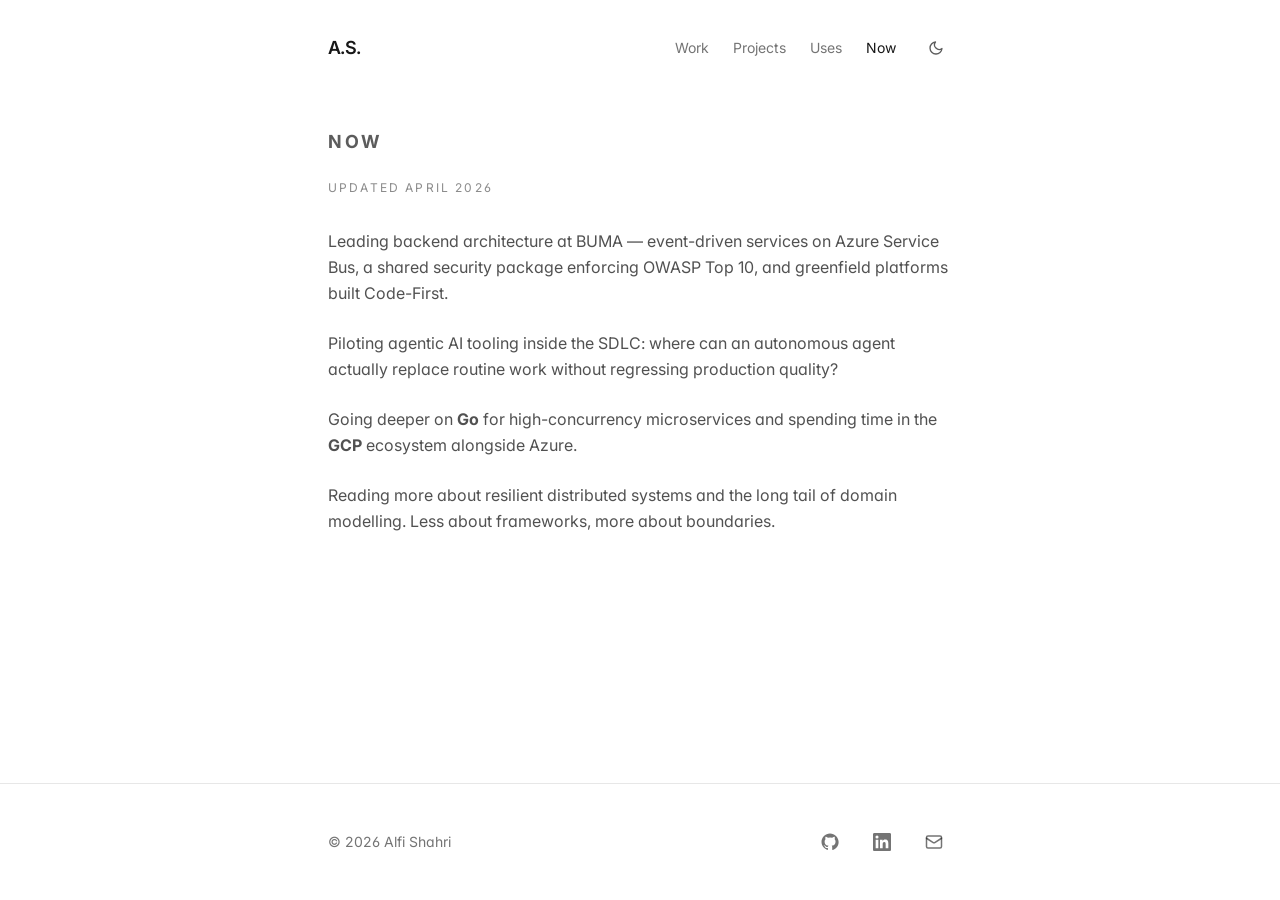
==== commit 56984e73: "deploy: e0d8847a239f45e594fea88ce1bb486da934f4f4 alshadev/private-profile@e0d8847a239f45e594fea88ce1" ====
--- a/now/index.html
+++ b/now/index.html
@@ -5,7 +5,7 @@
         const theme = stored ?? (prefersDark ? 'dark' : 'light');
         document.documentElement.classList.toggle('dark', theme === 'dark');
       })();
-    </script><link rel="stylesheet" href="/_astro/Section.BPBS9SFm.css"></head> <body class="min-h-screen flex flex-col"> <header class="w-full"> <div class="max-w-readable mx-auto px-6 py-8 flex items-center justify-between"> <a href="/" class="font-semibold tracking-tightest text-lg no-underline">A.S.</a> <nav class="flex items-center gap-6 text-sm"> <a href="/work" class="no-underline text-ink/60 dark:text-paper/60 hover:text-ink dark:hover:text-paper"> Work </a><a href="/projects" class="no-underline text-ink/60 dark:text-paper/60 hover:text-ink dark:hover:text-paper"> Projects </a><a href="/uses" class="no-underline text-ink/60 dark:text-paper/60 hover:text-ink dark:hover:text-paper"> Uses </a><a href="/now" class="no-underline text-ink dark:text-paper"> Now </a> <button id="theme-toggle" type="button" aria-label="Toggle color theme" class="inline-flex items-center justify-center w-8 h-8 rounded-full text-ink/70 dark:text-paper/70 hover:text-ink dark:hover:text-paper transition-colors"> <svg class="block dark:hidden" xmlns="http://www.w3.org/2000/svg" width="16" height="16" viewBox="0 0 24 24" fill="none" stroke="currentColor" stroke-width="2" stroke-linecap="round" stroke-linejoin="round"><path d="M21 12.79A9 9 0 1 1 11.21 3 7 7 0 0 0 21 12.79Z"></path></svg> <svg class="hidden dark:block" xmlns="http://www.w3.org/2000/svg" width="16" height="16" viewBox="0 0 24 24" fill="none" stroke="currentColor" stroke-width="2" stroke-linecap="round" stroke-linejoin="round"><circle cx="12" cy="12" r="4"></circle><path d="M12 2v2M12 20v2M4.93 4.93l1.41 1.41M17.66 17.66l1.41 1.41M2 12h2M20 12h2M4.93 19.07l1.41-1.41M17.66 6.34l1.41-1.41"></path></svg> </button> <script>
+    </script><link rel="stylesheet" href="/_astro/Section.Ww2ripwa.css"></head> <body class="min-h-screen flex flex-col"> <header class="w-full"> <div class="max-w-readable mx-auto px-6 py-8 flex items-center justify-between"> <a href="/" class="font-semibold tracking-tightest text-lg no-underline">A.S.</a> <nav class="flex items-center gap-6 text-sm"> <a href="/work" class="no-underline text-ink/60 dark:text-paper/60 hover:text-ink dark:hover:text-paper"> Work </a><a href="/projects" class="no-underline text-ink/60 dark:text-paper/60 hover:text-ink dark:hover:text-paper"> Projects </a><a href="/uses" class="no-underline text-ink/60 dark:text-paper/60 hover:text-ink dark:hover:text-paper"> Uses </a><a href="/now" class="no-underline text-ink dark:text-paper"> Now </a> <button id="theme-toggle" type="button" aria-label="Toggle color theme" class="inline-flex items-center justify-center w-8 h-8 rounded-full text-ink/70 dark:text-paper/70 hover:text-ink dark:hover:text-paper transition-colors"> <svg class="block dark:hidden" xmlns="http://www.w3.org/2000/svg" width="16" height="16" viewBox="0 0 24 24" fill="none" stroke="currentColor" stroke-width="2" stroke-linecap="round" stroke-linejoin="round"><path d="M21 12.79A9 9 0 1 1 11.21 3 7 7 0 0 0 21 12.79Z"></path></svg> <svg class="hidden dark:block" xmlns="http://www.w3.org/2000/svg" width="16" height="16" viewBox="0 0 24 24" fill="none" stroke="currentColor" stroke-width="2" stroke-linecap="round" stroke-linejoin="round"><circle cx="12" cy="12" r="4"></circle><path d="M12 2v2M12 20v2M4.93 4.93l1.41 1.41M17.66 17.66l1.41 1.41M2 12h2M20 12h2M4.93 19.07l1.41-1.41M17.66 6.34l1.41-1.41"></path></svg> </button> <script>
   (() => {
     const btn = document.getElementById('theme-toggle');
     if (!btn) return;
@@ -29,4 +29,4 @@
 </p> <p>
 Reading more about resilient distributed systems and the long tail of
         domain modelling. Less about frameworks, more about boundaries.
-</p> </div>  </section>  </main> <footer class="w-full border-t border-ink/10 dark:border-paper/10 mt-24"> <div class="max-w-readable mx-auto px-6 py-10 flex flex-col sm:flex-row items-start sm:items-center justify-between gap-4 text-sm text-ink/60 dark:text-paper/60"> <p>© 2026 Alfi Shahri</p> <div class="flex items-center gap-5"> <a href="https://github.com/alshadev" target="_blank" rel="noopener" class="no-underline hover:text-ink dark:hover:text-paper">GitHub</a> <a href="https://linkedin.com/in/alfishahri" target="_blank" rel="noopener" class="no-underline hover:text-ink dark:hover:text-paper">LinkedIn</a> <a href="mailto:alfishahri.dev@gmail.com" class="no-underline hover:text-ink dark:hover:text-paper">Email</a> </div> </div> </footer> </body></html>+</p> </div>  </section>  </main> <footer class="w-full border-t border-ink/10 dark:border-paper/10 mt-24"> <div class="max-w-readable mx-auto px-6 py-10 flex flex-col sm:flex-row items-start sm:items-center justify-between gap-4 text-sm text-ink/60 dark:text-paper/60"> <p>© 2026 Alfi Shahri</p> <ul class="flex items-center gap-4"> <li> <a href="https://github.com/alshadev" target="_blank" rel="noopener noreferrer" aria-label="GitHub" title="GitHub" class="inline-flex items-center justify-center w-9 h-9 rounded-full no-underline text-ink/60 dark:text-paper/60 hover:text-ink dark:hover:text-paper hover:bg-ink/[0.05] dark:hover:bg-paper/[0.05] transition-colors"> <svg xmlns="http://www.w3.org/2000/svg" width="18" height="18" viewBox="0 0 24 24" fill="currentColor" aria-hidden="true"> <path d="M12 .5C5.73.5.67 5.56.67 11.83c0 5.02 3.25 9.27 7.76 10.77.57.1.78-.25.78-.55 0-.27-.01-1.17-.02-2.13-3.16.69-3.83-1.34-3.83-1.34-.52-1.32-1.27-1.67-1.27-1.67-1.04-.71.08-.69.08-.69 1.15.08 1.76 1.18 1.76 1.18 1.02 1.75 2.68 1.24 3.33.95.1-.74.4-1.24.73-1.53-2.52-.29-5.17-1.26-5.17-5.61 0-1.24.44-2.25 1.17-3.04-.12-.29-.51-1.45.11-3.01 0 0 .96-.31 3.14 1.16a10.9 10.9 0 015.72 0c2.18-1.47 3.14-1.16 3.14-1.16.62 1.56.23 2.72.11 3.01.73.79 1.17 1.8 1.17 3.04 0 4.36-2.66 5.31-5.19 5.59.41.36.78 1.06.78 2.13 0 1.54-.01 2.78-.01 3.16 0 .31.21.66.79.55 4.5-1.5 7.75-5.75 7.75-10.77C23.33 5.56 18.27.5 12 .5z"></path> </svg>   </a> </li><li> <a href="https://linkedin.com/in/alfishahri" target="_blank" rel="noopener noreferrer" aria-label="LinkedIn" title="LinkedIn" class="inline-flex items-center justify-center w-9 h-9 rounded-full no-underline text-ink/60 dark:text-paper/60 hover:text-ink dark:hover:text-paper hover:bg-ink/[0.05] dark:hover:bg-paper/[0.05] transition-colors">  <svg xmlns="http://www.w3.org/2000/svg" width="18" height="18" viewBox="0 0 24 24" fill="currentColor" aria-hidden="true"> <path d="M20.45 20.45h-3.56v-5.57c0-1.33-.02-3.04-1.85-3.04-1.86 0-2.14 1.45-2.14 2.94v5.67H9.34V9h3.42v1.56h.05c.48-.9 1.64-1.85 3.38-1.85 3.61 0 4.27 2.37 4.27 5.46v6.28zM5.34 7.43a2.06 2.06 0 110-4.12 2.06 2.06 0 010 4.12zM7.12 20.45H3.56V9h3.56v11.45zM22.22 0H1.77C.79 0 0 .77 0 1.72v20.56C0 23.23.79 24 1.77 24h20.45c.99 0 1.78-.77 1.78-1.72V1.72C24 .77 23.21 0 22.22 0z"></path> </svg>  </a> </li><li> <a href="mailto:alfishahri.dev@gmail.com" aria-label="Email" title="Email" class="inline-flex items-center justify-center w-9 h-9 rounded-full no-underline text-ink/60 dark:text-paper/60 hover:text-ink dark:hover:text-paper hover:bg-ink/[0.05] dark:hover:bg-paper/[0.05] transition-colors">   <svg xmlns="http://www.w3.org/2000/svg" width="18" height="18" viewBox="0 0 24 24" fill="none" stroke="currentColor" stroke-width="2" stroke-linecap="round" stroke-linejoin="round" aria-hidden="true"> <rect width="20" height="16" x="2" y="4" rx="2"></rect> <path d="m22 7-8.97 5.7a1.94 1.94 0 0 1-2.06 0L2 7"></path> </svg> </a> </li> </ul> </div> </footer> </body></html>
--- a/_astro/Section.Ww2ripwa.css
+++ b/_astro/Section.Ww2ripwa.css
@@ -0,0 +1 @@
+@layer properties{@supports (((-webkit-hyphens:none)) and (not (margin-trim:inline))) or ((-moz-orient:inline) and (not (color:rgb(from red r g b)))){*,:before,:after,::backdrop{--tw-space-y-reverse:0;--tw-divide-y-reverse:0;--tw-border-style:solid;--tw-leading:initial;--tw-font-weight:initial;--tw-tracking:initial;--tw-ordinal:initial;--tw-slashed-zero:initial;--tw-numeric-figure:initial;--tw-numeric-spacing:initial;--tw-numeric-fraction:initial}}}@layer theme{:root,:host{--font-sans:Inter, ui-sans-serif, system-ui, -apple-system, Segoe UI, Roboto, sans-serif;--font-mono:ui-monospace, SFMono-Regular, Menlo, Monaco, Consolas, "Liberation Mono", "Courier New", monospace;--spacing:.25rem;--text-xs:.75rem;--text-xs--line-height:calc(1 / .75);--text-sm:.875rem;--text-sm--line-height:calc(1.25 / .875);--text-base:1rem;--text-base--line-height: 1.5 ;--text-lg:1.125rem;--text-lg--line-height:calc(1.75 / 1.125);--text-xl:1.25rem;--text-xl--line-height:calc(1.75 / 1.25);--text-3xl:1.875rem;--text-3xl--line-height: 1.2 ;--font-weight-semibold:600;--font-weight-bold:700;--tracking-wider:.05em;--leading-tight:1.25;--leading-relaxed:1.625;--radius-sm:.25rem;--radius-xl:.75rem;--default-transition-duration:.15s;--default-transition-timing-function:cubic-bezier(.4, 0, .2, 1);--default-font-family:var(--font-sans);--default-mono-font-family:var(--font-mono);--font-display:Inter, ui-sans-serif, system-ui, sans-serif;--color-ink:#171717;--color-paper:#fff;--max-width-readable:42rem;--tracking-tightest:-.04em}}@layer base{*,:after,:before,::backdrop{box-sizing:border-box;border:0 solid;margin:0;padding:0}::file-selector-button{box-sizing:border-box;border:0 solid;margin:0;padding:0}html,:host{-webkit-text-size-adjust:100%;tab-size:4;line-height:1.5;font-family:var(--default-font-family,ui-sans-serif, system-ui, sans-serif, "Apple Color Emoji", "Segoe UI Emoji", "Segoe UI Symbol", "Noto Color Emoji");font-feature-settings:var(--default-font-feature-settings,normal);font-variation-settings:var(--default-font-variation-settings,normal);-webkit-tap-highlight-color:transparent}hr{height:0;color:inherit;border-top-width:1px}abbr:where([title]){-webkit-text-decoration:underline dotted;text-decoration:underline dotted}h1,h2,h3,h4,h5,h6{font-size:inherit;font-weight:inherit}a{color:inherit;-webkit-text-decoration:inherit;text-decoration:inherit}b,strong{font-weight:bolder}code,kbd,samp,pre{font-family:var(--default-mono-font-family,ui-monospace, SFMono-Regular, Menlo, Monaco, Consolas, "Liberation Mono", "Courier New", monospace);font-feature-settings:var(--default-mono-font-feature-settings,normal);font-variation-settings:var(--default-mono-font-variation-settings,normal);font-size:1em}small{font-size:80%}sub,sup{vertical-align:baseline;font-size:75%;line-height:0;position:relative}sub{bottom:-.25em}sup{top:-.5em}table{text-indent:0;border-color:inherit;border-collapse:collapse}:-moz-focusring{outline:auto}progress{vertical-align:baseline}summary{display:list-item}ol,ul,menu{list-style:none}img,svg,video,canvas,audio,iframe,embed,object{vertical-align:middle;display:block}img,video{max-width:100%;height:auto}button,input,select,optgroup,textarea{font:inherit;font-feature-settings:inherit;font-variation-settings:inherit;letter-spacing:inherit;color:inherit;opacity:1;background-color:#0000;border-radius:0}::file-selector-button{font:inherit;font-feature-settings:inherit;font-variation-settings:inherit;letter-spacing:inherit;color:inherit;opacity:1;background-color:#0000;border-radius:0}:where(select:is([multiple],[size])) optgroup{font-weight:bolder}:where(select:is([multiple],[size])) optgroup option{padding-inline-start:20px}::file-selector-button{margin-inline-end:4px}::placeholder{opacity:1}@supports (not ((-webkit-appearance:-apple-pay-button))) or (contain-intrinsic-size:1px){::placeholder{color:currentColor}@supports (color:color-mix(in lab,red,red)){::placeholder{color:color-mix(in oklab,currentcolor 50%,transparent)}}}textarea{resize:vertical}::-webkit-search-decoration{-webkit-appearance:none}::-webkit-date-and-time-value{min-height:1lh;text-align:inherit}::-webkit-datetime-edit{display:inline-flex}::-webkit-datetime-edit-fields-wrapper{padding:0}::-webkit-datetime-edit{padding-block:0}::-webkit-datetime-edit-year-field{padding-block:0}::-webkit-datetime-edit-month-field{padding-block:0}::-webkit-datetime-edit-day-field{padding-block:0}::-webkit-datetime-edit-hour-field{padding-block:0}::-webkit-datetime-edit-minute-field{padding-block:0}::-webkit-datetime-edit-second-field{padding-block:0}::-webkit-datetime-edit-millisecond-field{padding-block:0}::-webkit-datetime-edit-meridiem-field{padding-block:0}::-webkit-calendar-picker-indicator{line-height:1}:-moz-ui-invalid{box-shadow:none}button,input:where([type=button],[type=reset],[type=submit]){appearance:button}::file-selector-button{appearance:button}::-webkit-inner-spin-button{height:auto}::-webkit-outer-spin-button{height:auto}[hidden]:where(:not([hidden=until-found])){display:none!important}}@layer components;@layer utilities{.static{position:static}.start{inset-inline-start:var(--spacing)}.mx-auto{margin-inline:auto}.mt-2{margin-top:calc(var(--spacing) * 2)}.mt-6{margin-top:calc(var(--spacing) * 6)}.mt-8{margin-top:calc(var(--spacing) * 8)}.mt-24{margin-top:calc(var(--spacing) * 24)}.mb-1{margin-bottom:calc(var(--spacing) * 1)}.mb-2{margin-bottom:calc(var(--spacing) * 2)}.mb-3{margin-bottom:calc(var(--spacing) * 3)}.mb-4{margin-bottom:calc(var(--spacing) * 4)}.mb-5{margin-bottom:calc(var(--spacing) * 5)}.mb-6{margin-bottom:calc(var(--spacing) * 6)}.mb-8{margin-bottom:calc(var(--spacing) * 8)}.mb-10{margin-bottom:calc(var(--spacing) * 10)}.mb-12{margin-bottom:calc(var(--spacing) * 12)}.block{display:block}.flex{display:flex}.grid{display:grid}.hidden{display:none}.inline-flex{display:inline-flex}.size-4{width:calc(var(--spacing) * 4);height:calc(var(--spacing) * 4)}.h-8{height:calc(var(--spacing) * 8)}.h-9{height:calc(var(--spacing) * 9)}.min-h-screen{min-height:100vh}.w-8{width:calc(var(--spacing) * 8)}.w-9{width:calc(var(--spacing) * 9)}.w-full{width:100%}.max-w-readable{max-width:var(--max-width-readable)}.flex-1{flex:1}.list-disc{list-style-type:disc}.grid-cols-1{grid-template-columns:repeat(1,minmax(0,1fr))}.grid-cols-3{grid-template-columns:repeat(3,minmax(0,1fr))}.flex-col{flex-direction:column}.flex-wrap{flex-wrap:wrap}.items-center{align-items:center}.items-start{align-items:flex-start}.justify-between{justify-content:space-between}.justify-center{justify-content:center}.gap-0\.5{gap:calc(var(--spacing) * .5)}.gap-1{gap:calc(var(--spacing) * 1)}.gap-1\.5{gap:calc(var(--spacing) * 1.5)}.gap-2{gap:calc(var(--spacing) * 2)}.gap-4{gap:calc(var(--spacing) * 4)}.gap-6{gap:calc(var(--spacing) * 6)}.gap-10{gap:calc(var(--spacing) * 10)}:where(.space-y-1\.5>:not(:last-child)){--tw-space-y-reverse:0;margin-block-start:calc(calc(var(--spacing) * 1.5) * var(--tw-space-y-reverse));margin-block-end:calc(calc(var(--spacing) * 1.5) * calc(1 - var(--tw-space-y-reverse)))}:where(.space-y-6>:not(:last-child)){--tw-space-y-reverse:0;margin-block-start:calc(calc(var(--spacing) * 6) * var(--tw-space-y-reverse));margin-block-end:calc(calc(var(--spacing) * 6) * calc(1 - var(--tw-space-y-reverse)))}:where(.space-y-8>:not(:last-child)){--tw-space-y-reverse:0;margin-block-start:calc(calc(var(--spacing) * 8) * var(--tw-space-y-reverse));margin-block-end:calc(calc(var(--spacing) * 8) * calc(1 - var(--tw-space-y-reverse)))}:where(.space-y-10>:not(:last-child)){--tw-space-y-reverse:0;margin-block-start:calc(calc(var(--spacing) * 10) * var(--tw-space-y-reverse));margin-block-end:calc(calc(var(--spacing) * 10) * calc(1 - var(--tw-space-y-reverse)))}:where(.space-y-14>:not(:last-child)){--tw-space-y-reverse:0;margin-block-start:calc(calc(var(--spacing) * 14) * var(--tw-space-y-reverse));margin-block-end:calc(calc(var(--spacing) * 14) * calc(1 - var(--tw-space-y-reverse)))}:where(.space-y-16>:not(:last-child)){--tw-space-y-reverse:0;margin-block-start:calc(calc(var(--spacing) * 16) * var(--tw-space-y-reverse));margin-block-end:calc(calc(var(--spacing) * 16) * calc(1 - var(--tw-space-y-reverse)))}:where(.divide-y>:not(:last-child)){--tw-divide-y-reverse:0;border-bottom-style:var(--tw-border-style);border-top-style:var(--tw-border-style);border-top-width:calc(1px * var(--tw-divide-y-reverse));border-bottom-width:calc(1px * calc(1 - var(--tw-divide-y-reverse)))}:where(.divide-ink\/10>:not(:last-child)){border-color:#1717171a}@supports (color:color-mix(in lab,red,red)){:where(.divide-ink\/10>:not(:last-child)){border-color:color-mix(in oklab,var(--color-ink) 10%,transparent)}}:where(.divide-ink\/\[0\.06\]>:not(:last-child)){border-color:#1717170f}@supports (color:color-mix(in lab,red,red)){:where(.divide-ink\/\[0\.06\]>:not(:last-child)){border-color:color-mix(in oklab,var(--color-ink) 6%,transparent)}}.scroll-smooth{scroll-behavior:smooth}.rounded-full{border-radius:3.40282e38px}.rounded-sm{border-radius:var(--radius-sm)}.rounded-xl{border-radius:var(--radius-xl)}.border{border-style:var(--tw-border-style);border-width:1px}.border-y{border-block-style:var(--tw-border-style);border-block-width:1px}.border-t{border-top-style:var(--tw-border-style);border-top-width:1px}.border-l{border-left-style:var(--tw-border-style);border-left-width:1px}.border-l-2{border-left-style:var(--tw-border-style);border-left-width:2px}.border-l-\[3px\]{border-left-style:var(--tw-border-style);border-left-width:3px}.border-ink\/10{border-color:#1717171a}@supports (color:color-mix(in lab,red,red)){.border-ink\/10{border-color:color-mix(in oklab,var(--color-ink) 10%,transparent)}}.border-ink\/15{border-color:#17171726}@supports (color:color-mix(in lab,red,red)){.border-ink\/15{border-color:color-mix(in oklab,var(--color-ink) 15%,transparent)}}.border-ink\/20{border-color:#17171733}@supports (color:color-mix(in lab,red,red)){.border-ink\/20{border-color:color-mix(in oklab,var(--color-ink) 20%,transparent)}}.border-ink\/\[0\.06\]{border-color:#1717170f}@supports (color:color-mix(in lab,red,red)){.border-ink\/\[0\.06\]{border-color:color-mix(in oklab,var(--color-ink) 6%,transparent)}}.bg-ink\/\[0\.03\]{background-color:#17171708}@supports (color:color-mix(in lab,red,red)){.bg-ink\/\[0\.03\]{background-color:color-mix(in oklab,var(--color-ink) 3%,transparent)}}.p-6{padding:calc(var(--spacing) * 6)}.px-2{padding-inline:calc(var(--spacing) * 2)}.px-6{padding-inline:calc(var(--spacing) * 6)}.py-0\.5{padding-block:calc(var(--spacing) * .5)}.py-1{padding-block:calc(var(--spacing) * 1)}.py-2{padding-block:calc(var(--spacing) * 2)}.py-4{padding-block:calc(var(--spacing) * 4)}.py-6{padding-block:calc(var(--spacing) * 6)}.py-8{padding-block:calc(var(--spacing) * 8)}.py-10{padding-block:calc(var(--spacing) * 10)}.pt-0\.5{padding-top:calc(var(--spacing) * .5)}.pt-6{padding-top:calc(var(--spacing) * 6)}.pb-12{padding-bottom:calc(var(--spacing) * 12)}.pl-4{padding-left:calc(var(--spacing) * 4)}.pl-5{padding-left:calc(var(--spacing) * 5)}.font-display{font-family:var(--font-display)}.text-3xl{font-size:var(--text-3xl);line-height:var(--tw-leading,var(--text-3xl--line-height))}.text-base{font-size:var(--text-base);line-height:var(--tw-leading,var(--text-base--line-height))}.text-lg{font-size:var(--text-lg);line-height:var(--tw-leading,var(--text-lg--line-height))}.text-sm{font-size:var(--text-sm);line-height:var(--tw-leading,var(--text-sm--line-height))}.text-xs{font-size:var(--text-xs);line-height:var(--tw-leading,var(--text-xs--line-height))}.text-\[11px\]{font-size:11px}.leading-\[1\.15\]{--tw-leading:1.15;line-height:1.15}.leading-relaxed{--tw-leading:var(--leading-relaxed);line-height:var(--leading-relaxed)}.leading-tight{--tw-leading:var(--leading-tight);line-height:var(--leading-tight)}.font-bold{--tw-font-weight:var(--font-weight-bold);font-weight:var(--font-weight-bold)}.font-semibold{--tw-font-weight:var(--font-weight-semibold);font-weight:var(--font-weight-semibold)}.tracking-\[0\.15em\]{--tw-tracking:.15em;letter-spacing:.15em}.tracking-\[0\.18em\]{--tw-tracking:.18em;letter-spacing:.18em}.tracking-tightest{--tw-tracking:var(--tracking-tightest);letter-spacing:var(--tracking-tightest)}.tracking-wider{--tw-tracking:var(--tracking-wider);letter-spacing:var(--tracking-wider)}.whitespace-nowrap{white-space:nowrap}.text-ink{color:var(--color-ink)}.text-ink\/30{color:#1717174d}@supports (color:color-mix(in lab,red,red)){.text-ink\/30{color:color-mix(in oklab,var(--color-ink) 30%,transparent)}}.text-ink\/50{color:#17171780}@supports (color:color-mix(in lab,red,red)){.text-ink\/50{color:color-mix(in oklab,var(--color-ink) 50%,transparent)}}.text-ink\/55{color:#1717178c}@supports (color:color-mix(in lab,red,red)){.text-ink\/55{color:color-mix(in oklab,var(--color-ink) 55%,transparent)}}.text-ink\/60{color:#17171799}@supports (color:color-mix(in lab,red,red)){.text-ink\/60{color:color-mix(in oklab,var(--color-ink) 60%,transparent)}}.text-ink\/65{color:#171717a6}@supports (color:color-mix(in lab,red,red)){.text-ink\/65{color:color-mix(in oklab,var(--color-ink) 65%,transparent)}}.text-ink\/70{color:#171717b3}@supports (color:color-mix(in lab,red,red)){.text-ink\/70{color:color-mix(in oklab,var(--color-ink) 70%,transparent)}}.text-ink\/75{color:#171717bf}@supports (color:color-mix(in lab,red,red)){.text-ink\/75{color:color-mix(in oklab,var(--color-ink) 75%,transparent)}}.text-ink\/80{color:#171717cc}@supports (color:color-mix(in lab,red,red)){.text-ink\/80{color:color-mix(in oklab,var(--color-ink) 80%,transparent)}}.uppercase{text-transform:uppercase}.italic{font-style:italic}.not-italic{font-style:normal}.tabular-nums{--tw-numeric-spacing:tabular-nums;font-variant-numeric:var(--tw-ordinal,) var(--tw-slashed-zero,) var(--tw-numeric-figure,) var(--tw-numeric-spacing,) var(--tw-numeric-fraction,)}.no-underline{text-decoration-line:none}.underline{text-decoration-line:underline}.decoration-ink\/30{text-decoration-color:#1717174d}@supports (color:color-mix(in lab,red,red)){.decoration-ink\/30{-webkit-text-decoration-color:color-mix(in oklab,var(--color-ink) 30%,transparent);text-decoration-color:color-mix(in oklab,var(--color-ink) 30%,transparent)}}.underline-offset-4{text-underline-offset:4px}.transition-colors{transition-property:color,background-color,border-color,outline-color,text-decoration-color,fill,stroke,--tw-gradient-from,--tw-gradient-via,--tw-gradient-to;transition-timing-function:var(--tw-ease,var(--default-transition-timing-function));transition-duration:var(--tw-duration,var(--default-transition-duration))}.marker\:text-ink\/30 ::marker{color:#1717174d}@supports (color:color-mix(in lab,red,red)){.marker\:text-ink\/30 ::marker{color:color-mix(in oklab,var(--color-ink) 30%,transparent)}}.marker\:text-ink\/30::marker{color:#1717174d}@supports (color:color-mix(in lab,red,red)){.marker\:text-ink\/30::marker{color:color-mix(in oklab,var(--color-ink) 30%,transparent)}}.marker\:text-ink\/30 ::-webkit-details-marker{color:#1717174d}@supports (color:color-mix(in lab,red,red)){.marker\:text-ink\/30 ::-webkit-details-marker{color:color-mix(in oklab,var(--color-ink) 30%,transparent)}}.marker\:text-ink\/30::-webkit-details-marker{color:#1717174d}@supports (color:color-mix(in lab,red,red)){.marker\:text-ink\/30::-webkit-details-marker{color:color-mix(in oklab,var(--color-ink) 30%,transparent)}}@media(hover:hover){.hover\:bg-ink\/\[0\.05\]:hover{background-color:#1717170d}@supports (color:color-mix(in lab,red,red)){.hover\:bg-ink\/\[0\.05\]:hover{background-color:color-mix(in oklab,var(--color-ink) 5%,transparent)}}.hover\:text-ink:hover{color:var(--color-ink)}.hover\:decoration-ink:hover{-webkit-text-decoration-color:var(--color-ink);text-decoration-color:var(--color-ink)}}@media(min-width:40rem){.sm\:w-52{width:calc(var(--spacing) * 52)}.sm\:shrink-0{flex-shrink:0}.sm\:grid-cols-2{grid-template-columns:repeat(2,minmax(0,1fr))}.sm\:grid-cols-\[10rem_1fr\]{grid-template-columns:10rem 1fr}.sm\:flex-row{flex-direction:row}.sm\:items-baseline{align-items:baseline}.sm\:items-center{align-items:center}.sm\:justify-between{justify-content:space-between}.sm\:gap-4{gap:calc(var(--spacing) * 4)}.sm\:gap-6{gap:calc(var(--spacing) * 6)}.sm\:text-xl{font-size:var(--text-xl);line-height:var(--tw-leading,var(--text-xl--line-height))}}@media(min-width:48rem){.md\:text-3xl{font-size:var(--text-3xl);line-height:var(--tw-leading,var(--text-3xl--line-height))}}.dark\:block:where(.dark,.dark *){display:block}.dark\:hidden:where(.dark,.dark *){display:none}:where(.dark\:divide-paper\/10:where(.dark,.dark *)>:not(:last-child)){border-color:#ffffff1a}@supports (color:color-mix(in lab,red,red)){:where(.dark\:divide-paper\/10:where(.dark,.dark *)>:not(:last-child)){border-color:color-mix(in oklab,var(--color-paper) 10%,transparent)}}:where(.dark\:divide-paper\/\[0\.06\]:where(.dark,.dark *)>:not(:last-child)){border-color:#ffffff0f}@supports (color:color-mix(in lab,red,red)){:where(.dark\:divide-paper\/\[0\.06\]:where(.dark,.dark *)>:not(:last-child)){border-color:color-mix(in oklab,var(--color-paper) 6%,transparent)}}.dark\:border-paper\/10:where(.dark,.dark *){border-color:#ffffff1a}@supports (color:color-mix(in lab,red,red)){.dark\:border-paper\/10:where(.dark,.dark *){border-color:color-mix(in oklab,var(--color-paper) 10%,transparent)}}.dark\:border-paper\/15:where(.dark,.dark *){border-color:#ffffff26}@supports (color:color-mix(in lab,red,red)){.dark\:border-paper\/15:where(.dark,.dark *){border-color:color-mix(in oklab,var(--color-paper) 15%,transparent)}}.dark\:border-paper\/20:where(.dark,.dark *){border-color:#fff3}@supports (color:color-mix(in lab,red,red)){.dark\:border-paper\/20:where(.dark,.dark *){border-color:color-mix(in oklab,var(--color-paper) 20%,transparent)}}.dark\:border-paper\/\[0\.06\]:where(.dark,.dark *){border-color:#ffffff0f}@supports (color:color-mix(in lab,red,red)){.dark\:border-paper\/\[0\.06\]:where(.dark,.dark *){border-color:color-mix(in oklab,var(--color-paper) 6%,transparent)}}.dark\:bg-paper\/\[0\.03\]:where(.dark,.dark *){background-color:#ffffff08}@supports (color:color-mix(in lab,red,red)){.dark\:bg-paper\/\[0\.03\]:where(.dark,.dark *){background-color:color-mix(in oklab,var(--color-paper) 3%,transparent)}}.dark\:text-paper:where(.dark,.dark *){color:var(--color-paper)}.dark\:text-paper\/30:where(.dark,.dark *){color:#ffffff4d}@supports (color:color-mix(in lab,red,red)){.dark\:text-paper\/30:where(.dark,.dark *){color:color-mix(in oklab,var(--color-paper) 30%,transparent)}}.dark\:text-paper\/50:where(.dark,.dark *){color:#ffffff80}@supports (color:color-mix(in lab,red,red)){.dark\:text-paper\/50:where(.dark,.dark *){color:color-mix(in oklab,var(--color-paper) 50%,transparent)}}.dark\:text-paper\/55:where(.dark,.dark *){color:#ffffff8c}@supports (color:color-mix(in lab,red,red)){.dark\:text-paper\/55:where(.dark,.dark *){color:color-mix(in oklab,var(--color-paper) 55%,transparent)}}.dark\:text-paper\/60:where(.dark,.dark *){color:#fff9}@supports (color:color-mix(in lab,red,red)){.dark\:text-paper\/60:where(.dark,.dark *){color:color-mix(in oklab,var(--color-paper) 60%,transparent)}}.dark\:text-paper\/65:where(.dark,.dark *){color:#ffffffa6}@supports (color:color-mix(in lab,red,red)){.dark\:text-paper\/65:where(.dark,.dark *){color:color-mix(in oklab,var(--color-paper) 65%,transparent)}}.dark\:text-paper\/70:where(.dark,.dark *){color:#ffffffb3}@supports (color:color-mix(in lab,red,red)){.dark\:text-paper\/70:where(.dark,.dark *){color:color-mix(in oklab,var(--color-paper) 70%,transparent)}}.dark\:text-paper\/75:where(.dark,.dark *){color:#ffffffbf}@supports (color:color-mix(in lab,red,red)){.dark\:text-paper\/75:where(.dark,.dark *){color:color-mix(in oklab,var(--color-paper) 75%,transparent)}}.dark\:text-paper\/80:where(.dark,.dark *){color:#fffc}@supports (color:color-mix(in lab,red,red)){.dark\:text-paper\/80:where(.dark,.dark *){color:color-mix(in oklab,var(--color-paper) 80%,transparent)}}.dark\:decoration-paper\/30:where(.dark,.dark *){text-decoration-color:#ffffff4d}@supports (color:color-mix(in lab,red,red)){.dark\:decoration-paper\/30:where(.dark,.dark *){-webkit-text-decoration-color:color-mix(in oklab,var(--color-paper) 30%,transparent);text-decoration-color:color-mix(in oklab,var(--color-paper) 30%,transparent)}}.dark\:marker\:text-paper\/30:where(.dark,.dark *) ::marker{color:#ffffff4d}@supports (color:color-mix(in lab,red,red)){.dark\:marker\:text-paper\/30:where(.dark,.dark *) ::marker{color:color-mix(in oklab,var(--color-paper) 30%,transparent)}}.dark\:marker\:text-paper\/30:where(.dark,.dark *)::marker{color:#ffffff4d}@supports (color:color-mix(in lab,red,red)){.dark\:marker\:text-paper\/30:where(.dark,.dark *)::marker{color:color-mix(in oklab,var(--color-paper) 30%,transparent)}}.dark\:marker\:text-paper\/30:where(.dark,.dark *) ::-webkit-details-marker{color:#ffffff4d}@supports (color:color-mix(in lab,red,red)){.dark\:marker\:text-paper\/30:where(.dark,.dark *) ::-webkit-details-marker{color:color-mix(in oklab,var(--color-paper) 30%,transparent)}}.dark\:marker\:text-paper\/30:where(.dark,.dark *)::-webkit-details-marker{color:#ffffff4d}@supports (color:color-mix(in lab,red,red)){.dark\:marker\:text-paper\/30:where(.dark,.dark *)::-webkit-details-marker{color:color-mix(in oklab,var(--color-paper) 30%,transparent)}}@media(hover:hover){.dark\:hover\:bg-paper\/\[0\.05\]:where(.dark,.dark *):hover{background-color:#ffffff0d}@supports (color:color-mix(in lab,red,red)){.dark\:hover\:bg-paper\/\[0\.05\]:where(.dark,.dark *):hover{background-color:color-mix(in oklab,var(--color-paper) 5%,transparent)}}.dark\:hover\:text-paper:where(.dark,.dark *):hover{color:var(--color-paper)}.dark\:hover\:decoration-paper:where(.dark,.dark *):hover{-webkit-text-decoration-color:var(--color-paper);text-decoration-color:var(--color-paper)}}}:root{color-scheme:light}html.dark{color-scheme:dark}html{-webkit-font-smoothing:antialiased;text-rendering:optimizelegibility}body{background-color:var(--color-paper);color:var(--color-ink)}body:where(.dark,.dark *){background-color:var(--color-ink);color:var(--color-paper)}body{font-feature-settings:"ss01","cv11"}::selection{background-color:var(--color-ink);color:var(--color-paper)}a{text-decoration-color:#1717174d}@supports (color:color-mix(in lab,red,red)){a{-webkit-text-decoration-color:color-mix(in oklab,var(--color-ink) 30%,transparent);text-decoration-color:color-mix(in oklab,var(--color-ink) 30%,transparent)}}a{text-underline-offset:4px;transition-property:color,background-color,border-color,outline-color,text-decoration-color,fill,stroke,--tw-gradient-from,--tw-gradient-via,--tw-gradient-to;transition-timing-function:var(--tw-ease,var(--default-transition-timing-function));transition-duration:var(--tw-duration,var(--default-transition-duration))}@media(hover:hover){a:hover{-webkit-text-decoration-color:var(--color-ink);text-decoration-color:var(--color-ink)}}a:where(.dark,.dark *){text-decoration-color:#ffffff4d}@supports (color:color-mix(in lab,red,red)){a:where(.dark,.dark *){-webkit-text-decoration-color:color-mix(in oklab,var(--color-paper) 30%,transparent);text-decoration-color:color-mix(in oklab,var(--color-paper) 30%,transparent)}}@media(hover:hover){a:where(.dark,.dark *):hover{-webkit-text-decoration-color:var(--color-paper);text-decoration-color:var(--color-paper)}}@property --tw-space-y-reverse{syntax:"*";inherits:false;initial-value:0}@property --tw-divide-y-reverse{syntax:"*";inherits:false;initial-value:0}@property --tw-border-style{syntax:"*";inherits:false;initial-value:solid}@property --tw-leading{syntax:"*";inherits:false}@property --tw-font-weight{syntax:"*";inherits:false}@property --tw-tracking{syntax:"*";inherits:false}@property --tw-ordinal{syntax:"*";inherits:false}@property --tw-slashed-zero{syntax:"*";inherits:false}@property --tw-numeric-figure{syntax:"*";inherits:false}@property --tw-numeric-spacing{syntax:"*";inherits:false}@property --tw-numeric-fraction{syntax:"*";inherits:false}
